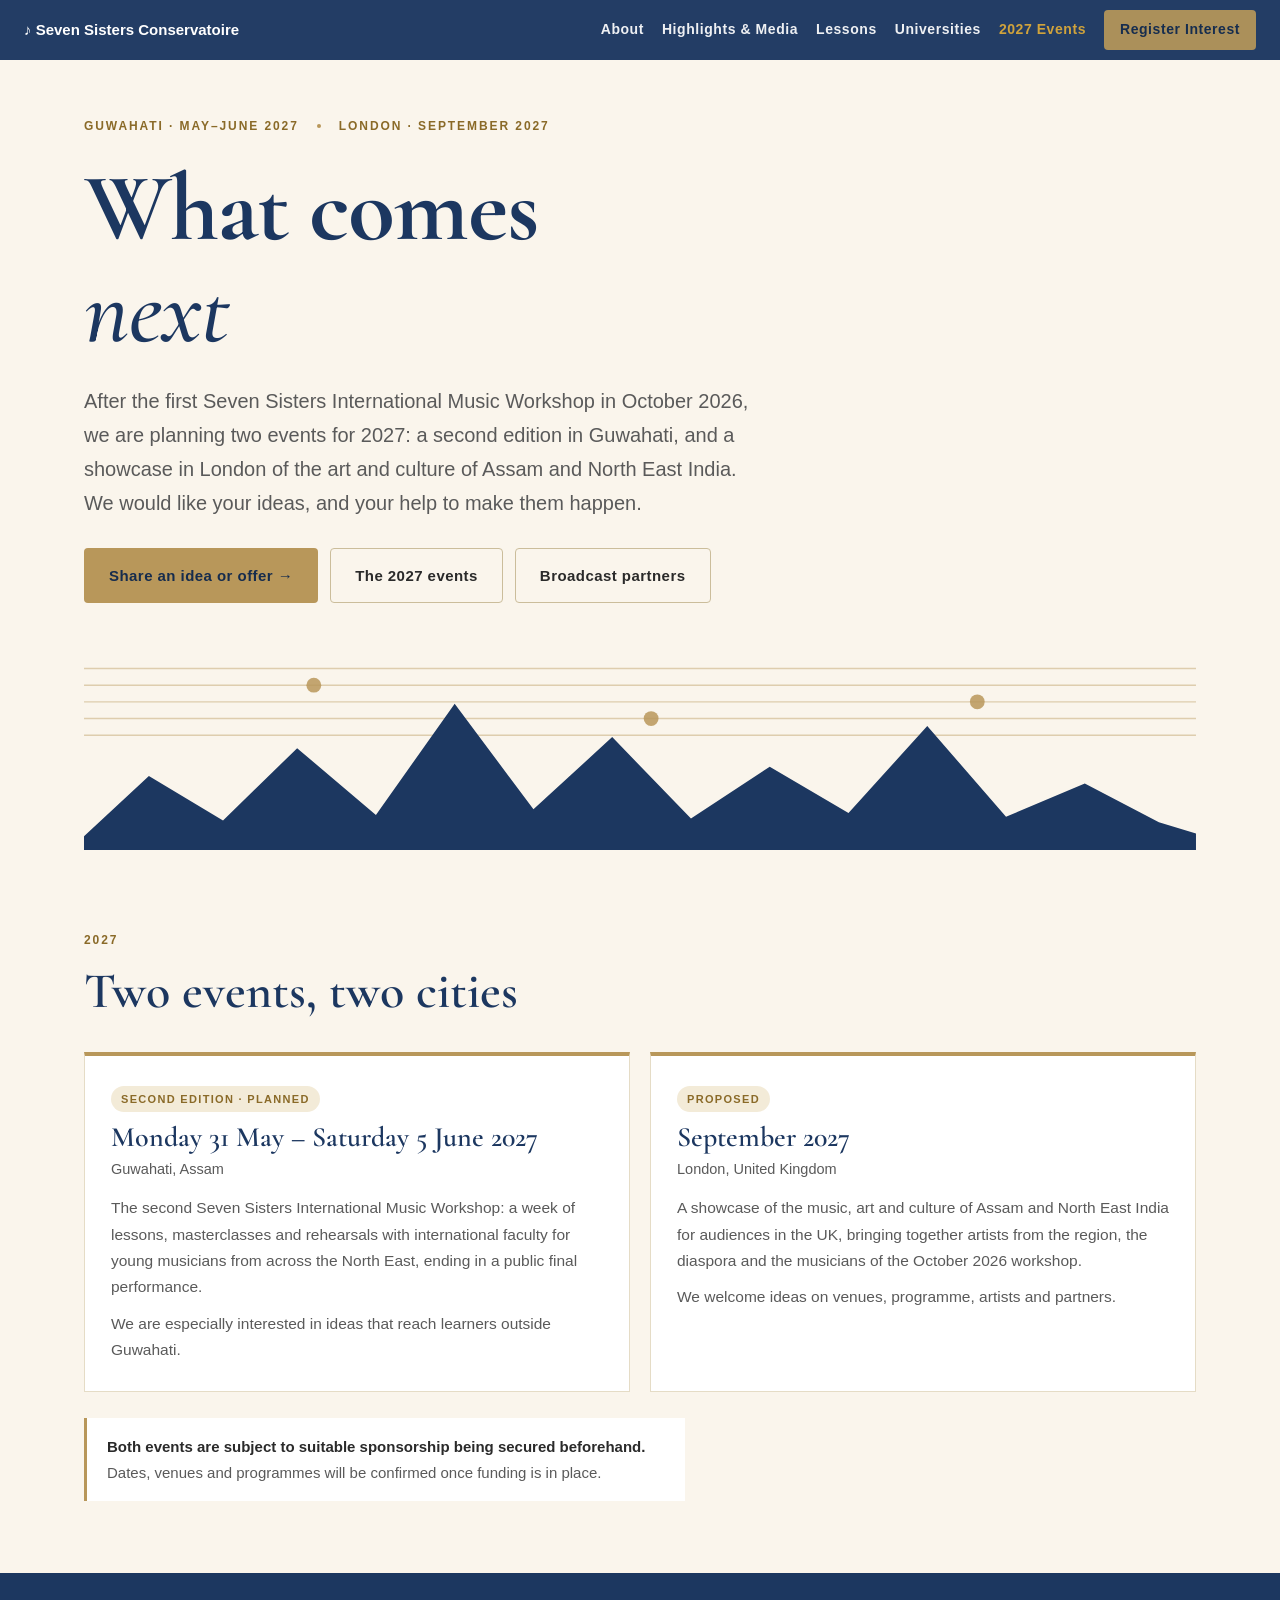
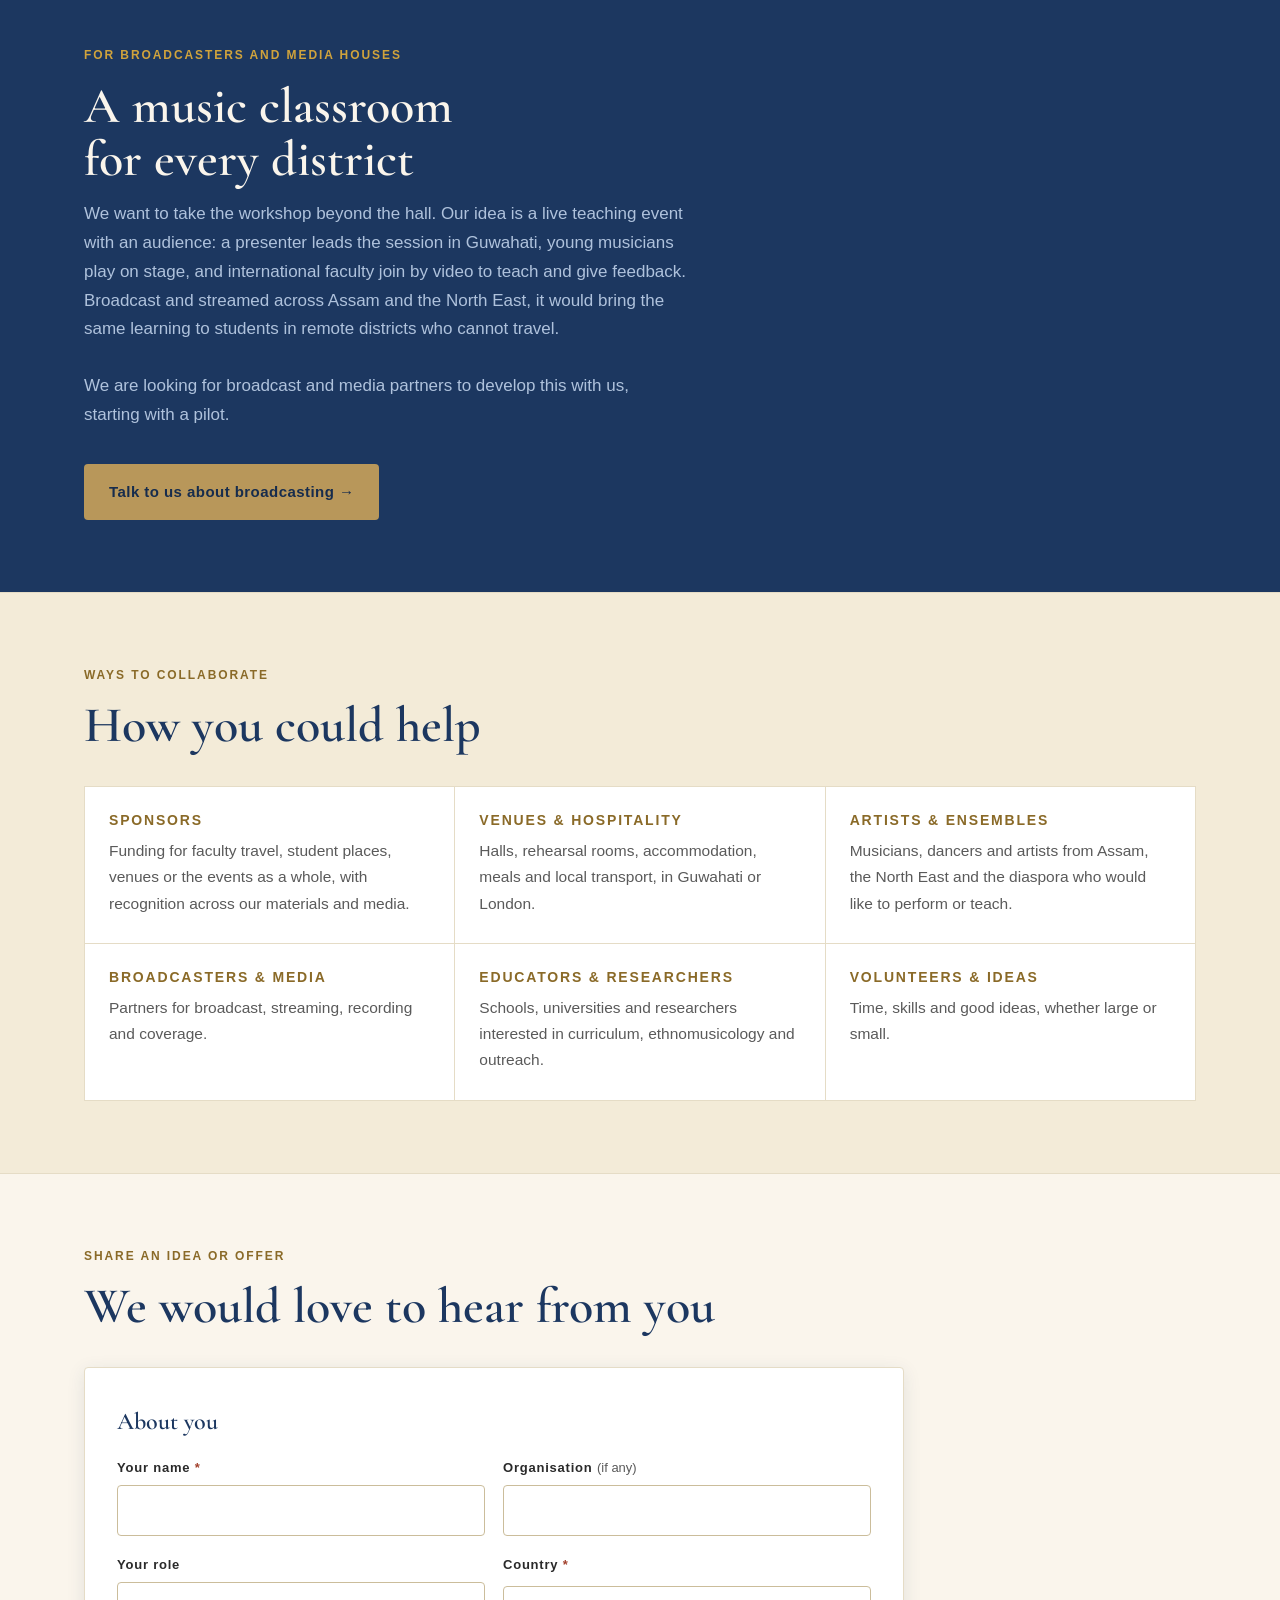
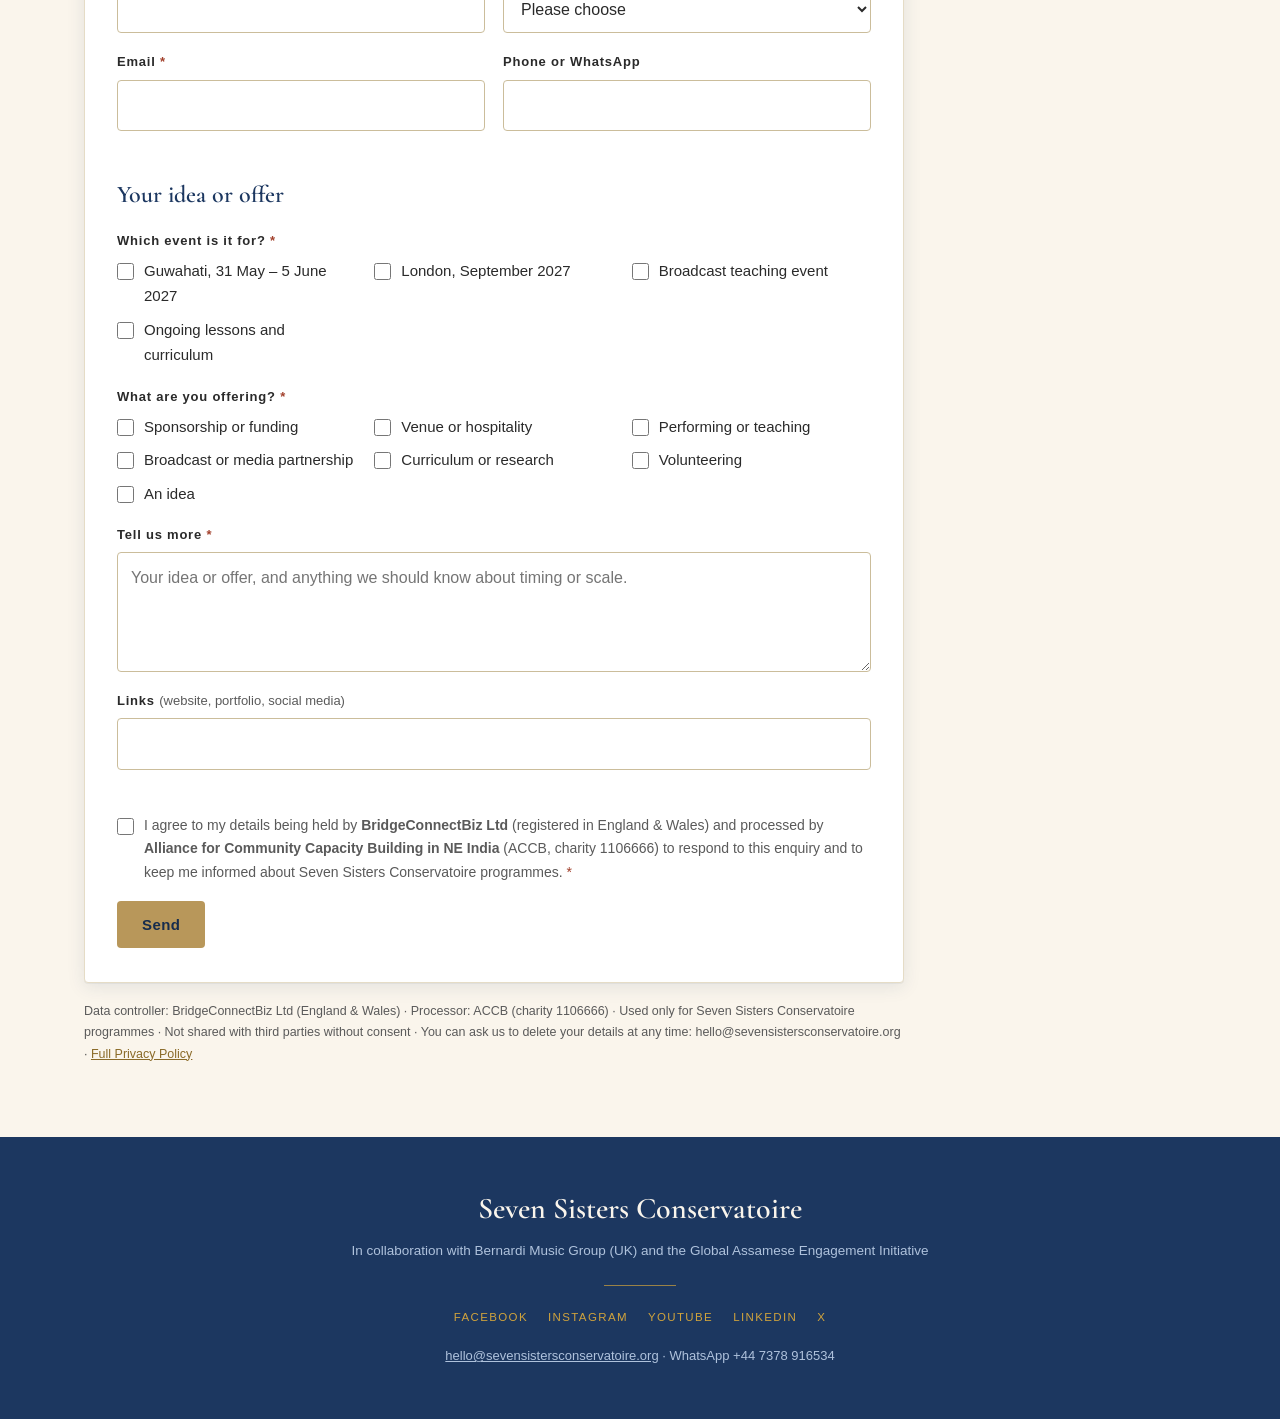
==== get-involved/index.html @ c361c581 "Add lessons, universities and 2027 events pages with enquiry forms - /lessons/: private & group less" ====
<!doctype html>
<html lang="en">
<head>
<meta charset="utf-8">
<meta name="viewport" content="width=device-width,initial-scale=1">
<title>2027 Events &amp; Collaboration · Seven Sisters Conservatoire</title>
<meta name="description" content="Share ideas and offers of collaboration for the second Seven Sisters International Music Workshop (Guwahati, 31 May – 5 June 2027) and a proposed London showcase of the art and culture of Assam and North East India (September 2027).">
<link rel="canonical" href="https://sevensistersconservatoire.org/get-involved/">
<meta property="og:type" content="website">
<meta property="og:site_name" content="Seven Sisters Conservatoire">
<meta property="og:title" content="2027 Events &amp; Collaboration · Seven Sisters Conservatoire">
<meta property="og:description" content="Share ideas and offers of collaboration for the second Seven Sisters International Music Workshop (Guwahati, 31 May – 5 June 2027) and a proposed London showcase of the art and culture of Assam and North East India (September 2027).">
<meta property="og:url" content="https://sevensistersconservatoire.org/get-involved/">
<link rel="preconnect" href="https://fonts.googleapis.com">
<link rel="preconnect" href="https://fonts.gstatic.com" crossorigin>
<link rel="stylesheet" href="https://fonts.googleapis.com/css2?family=Noto+Sans+Assamese:wght@300;400;500;600;700&family=Cormorant+Garamond:ital,wght@0,400;0,600;0,700;1,400;1,500;1,600&display=swap">
<link rel="stylesheet" href="/assets/ssc-pages.css">
</head>
<body>
<nav class="topnav">
  <a class="topnav-brand" href="/">&#9834; Seven Sisters Conservatoire</a>
  <div class="topnav-links">
    <a href="/#about">About</a>
    <a href="/workshop-2026/highlights/">Highlights &amp; Media</a>
    <a href="/lessons/">Lessons</a>
    <a href="/universities/">Universities</a>
    <a href="/get-involved/" aria-current="page">2027 Events</a>
    <a class="topnav-cta" href="#form">Register Interest</a>
  </div>
</nav>

<header class="masthead">
  <div class="wrap">
    <div class="kicker rise"><span class="eyebrow">Guwahati &middot; May–June 2027</span><span class="dot"></span><span class="eyebrow">London &middot; September 2027</span></div>
    <h1 class="rise">What comes<span class="it">next</span></h1>
    <p class="standfirst rise">After the first Seven Sisters International Music Workshop in October 2026, we are planning two events for 2027: a second edition in Guwahati, and a showcase in London of the art and culture of Assam and North East India. We would like your ideas, and your help to make them happen.</p>
    <div class="cta-row"><a class="btn btn--gold" href="#form">Share an idea or offer &rarr;</a><a class="btn btn--ghost" href="#events">The 2027 events</a><a class="btn btn--ghost" href="#broadcast">Broadcast partners</a></div>
    <svg class="ridge" viewBox="0 0 1200 230" role="img" aria-label="Seven peaks with a musical staff running behind them">
  <g stroke="var(--accent)" stroke-width="1.5" opacity="0.42"><line x1="0" y1="34" x2="1200" y2="34"/><line x1="0" y1="52" x2="1200" y2="52"/><line x1="0" y1="70" x2="1200" y2="70"/><line x1="0" y1="88" x2="1200" y2="88"/><line x1="0" y1="106" x2="1200" y2="106"/></g>
  <circle cx="248" cy="52" r="8" fill="var(--accent)" opacity="0.85"/><circle cx="612" cy="88" r="8" fill="var(--accent)" opacity="0.85"/><circle cx="964" cy="70" r="8" fill="var(--accent)" opacity="0.85"/>
  <path d="M0,215 L70,150 L150,198 L230,120 L315,192 L400,72 L485,186 L570,108 L655,196 L740,140 L825,190 L910,96 L995,194 L1080,158 L1160,200 L1200,212 L1200,230 L0,230 Z" fill="var(--deep)"/>
</svg>
  </div>
</header>

<section id="events">
  <div class="wrap">
    <div class="sec-head"><span class="eyebrow">2027</span><h2>Two events, two cities</h2></div>
    <div class="events">
      <div class="event">
        <span class="pill">Second edition &middot; planned</span>
        <div class="when">Monday 31 May – Saturday 5 June 2027</div>
        <div class="where">Guwahati, Assam</div>
        <p>The second Seven Sisters International Music Workshop: a week of lessons, masterclasses and rehearsals with international faculty for young musicians from across the North East, ending in a public final performance.</p>
        <p>We are especially interested in ideas that reach learners outside Guwahati.</p>
      </div>
      <div class="event">
        <span class="pill">Proposed</span>
        <div class="when">September 2027</div>
        <div class="where">London, United Kingdom</div>
        <p>A showcase of the music, art and culture of Assam and North East India for audiences in the UK, bringing together artists from the region, the diaspora and the musicians of the October 2026 workshop.</p>
        <p>We welcome ideas on venues, programme, artists and partners.</p>
      </div>
    </div>
    <div class="caveat"><b>Both events are subject to suitable sponsorship being secured beforehand.</b> Dates, venues and programmes will be confirmed once funding is in place.</div>
  </div>
</section>

<section class="deep" id="broadcast">
  <div class="wrap">
    <div class="sec-head"><span class="eyebrow eyebrow--onDeep">For broadcasters and media houses</span><h2>A music classroom for every district</h2>
      <p class="prose">We want to take the workshop beyond the hall. Our idea is a live teaching event with an audience: a presenter leads the session in Guwahati, young musicians play on stage, and international faculty join by video to teach and give feedback. Broadcast and streamed across Assam and the North East, it would bring the same learning to students in remote districts who cannot travel.</p>
      <p class="prose">We are looking for broadcast and media partners to develop this with us, starting with a pilot.</p></div>
    <a class="btn btn--gold" href="#form" data-offer="Broadcast or media partnership">Talk to us about broadcasting &rarr;</a>
  </div>
</section>

<section class="band">
  <div class="wrap">
    <div class="sec-head"><span class="eyebrow">Ways to collaborate</span><h2>How you could help</h2></div>
    <div class="cells cells--3">
      <div class="cell"><h3>Sponsors</h3><p>Funding for faculty travel, student places, venues or the events as a whole, with recognition across our materials and media.</p></div>
      <div class="cell"><h3>Venues &amp; hospitality</h3><p>Halls, rehearsal rooms, accommodation, meals and local transport, in Guwahati or London.</p></div>
      <div class="cell"><h3>Artists &amp; ensembles</h3><p>Musicians, dancers and artists from Assam, the North East and the diaspora who would like to perform or teach.</p></div>
      <div class="cell"><h3>Broadcasters &amp; media</h3><p>Partners for broadcast, streaming, recording and coverage.</p></div>
      <div class="cell"><h3>Educators &amp; researchers</h3><p>Schools, universities and researchers interested in curriculum, ethnomusicology and outreach.</p></div>
      <div class="cell"><h3>Volunteers &amp; ideas</h3><p>Time, skills and good ideas, whether large or small.</p></div>
    </div>
  </div>
</section>

<section id="form">
  <div class="wrap">
    <div class="sec-head"><span class="eyebrow">Share an idea or offer</span><h2>We would love to hear from you</h2></div>
    <form class="form-card" data-ssc-form="collaboration" data-success="collab-ok" novalidate>
      <div class="hp" aria-hidden="true"><label>Website <input type="text" name="website" tabindex="-1" autocomplete="off"></label></div>
      <fieldset>
        <legend>About you</legend>
        <div class="row2">
          <div class="field"><label class="lbl" for="contact_name">Your name <span class="req">*</span></label><input type="text" id="contact_name" name="contact_name" required autocomplete="name"></div>
          <div class="field"><label class="lbl" for="organisation">Organisation <span class="hint">(if any)</span></label><input type="text" id="organisation" name="organisation" autocomplete="organization"></div>
        </div>
        <div class="row2">
          <div class="field"><label class="lbl" for="role">Your role</label><input type="text" id="role" name="role" autocomplete="organization-title"></div>
          <div class="field"><label class="lbl" for="country">Country <span class="req">*</span></label><select name="country" id="country" required><option value="">Please choose</option><option>India</option><option>United Kingdom</option><option>Other</option></select></div>
        </div>
        <div class="row2">
          <div class="field"><label class="lbl" for="contact_email">Email <span class="req">*</span></label><input type="email" id="contact_email" name="contact_email" required autocomplete="email"></div>
          <div class="field"><label class="lbl" for="contact_phone">Phone or WhatsApp</label><input type="tel" id="contact_phone" name="contact_phone" autocomplete="tel"></div>
        </div>
      </fieldset>
      <fieldset>
        <legend>Your idea or offer</legend>
        <div class="field"><span class="lbl">Which event is it for? <span class="req">*</span></span>
        <div class="choices" data-need-one="Which event is it for?">
        <label class="choice"><input type="checkbox" name="events" value="Guwahati, 31 May – 5 June 2027"><span>Guwahati, 31 May – 5 June 2027</span></label>
        <label class="choice"><input type="checkbox" name="events" value="London, September 2027"><span>London, September 2027</span></label>
        <label class="choice"><input type="checkbox" name="events" value="Broadcast teaching event"><span>Broadcast teaching event</span></label>
        <label class="choice"><input type="checkbox" name="events" value="Ongoing lessons and curriculum"><span>Ongoing lessons and curriculum</span></label>
      </div></div>
        <div class="field"><span class="lbl">What are you offering? <span class="req">*</span></span>
        <div class="choices" data-need-one="What are you offering?">
        <label class="choice"><input type="checkbox" name="offer_types" value="Sponsorship or funding"><span>Sponsorship or funding</span></label>
        <label class="choice"><input type="checkbox" name="offer_types" value="Venue or hospitality"><span>Venue or hospitality</span></label>
        <label class="choice"><input type="checkbox" name="offer_types" value="Performing or teaching"><span>Performing or teaching</span></label>
        <label class="choice"><input type="checkbox" name="offer_types" value="Broadcast or media partnership"><span>Broadcast or media partnership</span></label>
        <label class="choice"><input type="checkbox" name="offer_types" value="Curriculum or research"><span>Curriculum or research</span></label>
        <label class="choice"><input type="checkbox" name="offer_types" value="Volunteering"><span>Volunteering</span></label>
        <label class="choice"><input type="checkbox" name="offer_types" value="An idea"><span>An idea</span></label>
      </div></div>
        <div class="field"><label class="lbl" for="idea">Tell us more <span class="req">*</span></label><textarea id="idea" name="idea" required placeholder="Your idea or offer, and anything we should know about timing or scale."></textarea></div>
        <div class="field"><label class="lbl" for="links">Links <span class="hint">(website, portfolio, social media)</span></label><input type="text" id="links" name="links"></div>
      </fieldset>
      <label class="consent"><input type="checkbox" name="consent" value="Yes" required>
      <span>I agree to my details being held by <strong>BridgeConnectBiz Ltd</strong> (registered in England &amp; Wales) and processed by <strong>Alliance for Community Capacity Building in NE India</strong> (ACCB, charity 1106666) to respond to this enquiry and to keep me informed about Seven Sisters Conservatoire programmes. <span class="req">*</span></span></label>
      <p class="form-error" role="alert" hidden></p>
      <button class="btn btn--gold" type="submit">Send</button>
    </form>
    <div class="form-card success" id="collab-ok" hidden role="status">
      <div class="tick">&#10003;</div><h3>Thank you for your idea</h3><p>We read everything that comes in and will be in touch about next steps.</p></div>
    <p class="privacy">Data controller: BridgeConnectBiz Ltd (England &amp; Wales) &middot; Processor: ACCB (charity 1106666) &middot; Used only for Seven Sisters Conservatoire programmes &middot; Not shared with third parties without consent &middot; You can ask us to delete your details at any time: hello@sevensistersconservatoire.org &middot; <a href="https://bernardimusicgroup.com/privacy-policy/" target="_blank" rel="noopener">Full Privacy Policy</a></p>
  </div>
</section>
<script>
document.querySelectorAll('[data-offer]').forEach(function(a){a.addEventListener('click',function(){
  var b=document.querySelector('input[name="offer_types"][value="'+a.dataset.offer+'"]'); if(b) b.checked=true;
  var e=document.querySelector('input[name="events"][value="Broadcast teaching event"]'); if(e) e.checked=true;
});});
</script>
<footer class="sitefoot">
  <p class="footer-name">Seven Sisters Conservatoire</p>
  <p class="footer-tag">In collaboration with Bernardi Music Group (UK) and the Global Assamese Engagement Initiative</p>
  <div class="footer-rule"></div>
  <div class="social">
    <a href="https://www.facebook.com/sevensisters.conservatoire" target="_blank" rel="noopener">Facebook</a>
    <a href="https://www.instagram.com/sevensisters.conservatoire" target="_blank" rel="noopener">Instagram</a>
    <a href="https://www.youtube.com/@sevensisters.conservatoire" target="_blank" rel="noopener">YouTube</a>
    <a href="https://www.linkedin.com/company/sevensisters-conservatoire" target="_blank" rel="noopener">LinkedIn</a>
    <a href="https://x.com/sevensisterscon" target="_blank" rel="noopener">X</a>
  </div>
  <p class="small"><a href="mailto:hello@sevensistersconservatoire.org" style="color:inherit">hello@sevensistersconservatoire.org</a> &middot; WhatsApp +44 7378 916534</p>
</footer>
<script src="/assets/ssc-forms.js" defer></script>
</body>
</html>
---- assets/ssc-pages.css ----
/* Seven Sisters Conservatoire — shared styles for /lessons, /universities, /get-involved
   Tokens match /workshop-2026/highlights/ */
:root{
  color-scheme:light;
  --ground:#FAF5EC; --surface:#FFFFFF; --surface-2:#F3EBD8;
  --ink:#2A2A2A; --ink-soft:#5A5A5A;
  --rule:#E5DCC6; --rule-strong:#CBBD9B;
  --accent:#B8975A; --accent-text:#8A6A28;
  --deep:#1C3760; --deep-2:#162C4D; --on-deep:#FAF5EC; --on-deep-soft:#AFC2DC; --gold-on-deep:#D0A33C;
  --shadow:0 1px 0 rgba(28,55,96,.05),0 4px 18px rgba(28,55,96,.10);
  --maxw:1160px;
}
*,*::before,*::after{box-sizing:border-box;margin:0;padding:0}
html{-webkit-text-size-adjust:100%;scroll-behavior:smooth;scroll-padding-top:76px}
@media (prefers-reduced-motion:reduce){html{scroll-behavior:auto}*{animation:none!important;transition:none!important}}
body{background:var(--ground);color:var(--ink);font-family:"Noto Sans Assamese","Helvetica Neue",Arial,sans-serif;font-size:17px;line-height:1.7;-webkit-font-smoothing:antialiased}
img{max-width:100%}
[hidden]{display:none!important}
h1,h2,h3{font-family:"Cormorant Garamond",Georgia,"Times New Roman",serif;font-weight:600;line-height:1.06;text-wrap:balance}
a{color:inherit}
.wrap{max-width:var(--maxw);margin:0 auto;padding:0 24px}
@media (max-width:620px){.wrap{padding:0 16px}}
.eyebrow{font-size:12px;font-weight:700;letter-spacing:.16em;text-transform:uppercase;color:var(--accent-text)}
.eyebrow--onDeep{color:var(--gold-on-deep)}
.rule{height:1px;background:var(--rule);border:0}
:where(a,button,input,select,textarea,summary):focus-visible{outline:2.5px solid var(--accent);outline-offset:3px;border-radius:2px}

/* nav */
.topnav{position:sticky;top:0;z-index:50;background:rgba(28,55,96,.97);display:flex;align-items:center;gap:14px;flex-wrap:wrap;padding:10px 24px}
.topnav a{color:#fff;text-decoration:none}
.topnav-brand{font-weight:700;font-size:15px;margin-right:auto;white-space:nowrap}
.topnav-links{display:flex;align-items:center;gap:6px 18px;flex-wrap:wrap}
.topnav-links a{font-size:14px;font-weight:600;letter-spacing:.04em;opacity:.92}
.topnav-links a:hover{opacity:1;color:var(--gold-on-deep)}
.topnav-links a[aria-current="page"]{color:var(--gold-on-deep);opacity:1}
.topnav-cta{background:var(--accent);color:#162C4D!important;font-weight:700;padding:8px 16px;border-radius:4px}
@media (max-width:720px){.topnav{padding:10px 16px}.topnav-links{gap:6px 14px}.topnav-links a{font-size:13px}}

/* masthead */
.masthead{padding:56px 0 8px}
.kicker{display:flex;flex-wrap:wrap;gap:10px 18px;align-items:center;margin-bottom:22px}
.kicker .dot{width:4px;height:4px;border-radius:50%;background:var(--accent)}
h1{font-size:clamp(44px,8vw,96px);letter-spacing:-.01em;font-weight:700;color:var(--deep)}
h1 .it{font-style:italic;font-weight:500;display:block}
.standfirst{font-size:clamp(17px,2vw,20px);color:var(--ink-soft);max-width:60ch;margin-top:22px}
.cta-row{display:flex;flex-wrap:wrap;gap:12px;margin-top:28px}
.btn{display:inline-flex;align-items:center;gap:9px;font-size:15px;font-weight:700;letter-spacing:.03em;text-decoration:none;padding:14px 24px;border-radius:4px;border:1.5px solid transparent;cursor:pointer;font-family:inherit;transition:transform .18s ease,background-color .18s ease}
.btn--gold{background:var(--accent);color:#162C4D}
.btn--ghost{border-color:var(--rule-strong);color:var(--ink);background:transparent}
.btn--ghost:hover{background:var(--surface-2)}
.btn:hover{transform:translateY(-2px)}
.ridge{display:block;width:100%;height:auto;margin-top:34px}

/* sections */
section{padding:72px 0}
@media (max-width:620px){section{padding:56px 0}}
.sec-head{display:grid;gap:14px;margin-bottom:34px;max-width:70ch}
h2{font-size:clamp(32px,5vw,50px);color:var(--deep)}
h3{font-size:22px;color:var(--deep)}
.prose{color:var(--ink-soft);max-width:64ch}
.prose + .prose{margin-top:14px}
.band{background:var(--surface-2);border-top:1px solid var(--rule);border-bottom:1px solid var(--rule)}
.deep{background:var(--deep);color:var(--on-deep)}
.deep h2,.deep h3{color:var(--on-deep)}
.deep .prose{color:var(--on-deep-soft)}

/* grid of cells with hairlines */
.cells{display:grid;grid-template-columns:repeat(auto-fit,minmax(240px,1fr));gap:1px;background:var(--rule);border:1px solid var(--rule)}
.cell{background:var(--surface);padding:26px 24px}
.cell h3{font-family:"Noto Sans Assamese",sans-serif;font-size:14px;font-weight:700;letter-spacing:.13em;text-transform:uppercase;color:var(--accent-text);margin-bottom:10px}
.cell p,.cell li{font-size:15.5px;color:var(--ink-soft)}
.cell ul{padding-left:18px;display:grid;gap:4px}

/* notice / caveat */
.caveat{border-left:3px solid var(--accent);background:var(--surface);padding:16px 20px;font-size:15px;color:var(--ink-soft);max-width:72ch;margin-top:26px}
.caveat b{color:var(--ink)}

/* ladder table */
.table-wrap{overflow-x:auto;border:1px solid var(--rule);background:var(--surface)}
table.ladder{width:100%;border-collapse:collapse;font-size:15px;min-width:640px}
.ladder th,.ladder td{text-align:left;padding:14px 18px;border-bottom:1px solid var(--rule);vertical-align:top}
.ladder thead th{font-size:11.5px;letter-spacing:.14em;text-transform:uppercase;color:var(--ink-soft);background:var(--surface-2)}
.ladder td:first-child{font-family:"Cormorant Garamond",Georgia,serif;font-size:21px;font-weight:600;color:var(--deep);white-space:nowrap}
.ladder tr:last-child td{border-bottom:0}
.ladder small{display:block;color:var(--ink-soft);font-size:13px}

/* tiers */
.tiers{display:grid;grid-template-columns:repeat(auto-fit,minmax(260px,1fr));gap:20px;align-items:stretch}
.tier{background:var(--surface);border:1px solid var(--rule);border-radius:4px;padding:28px 26px;display:flex;flex-direction:column}
.tier--feature{border:2px solid var(--accent);box-shadow:var(--shadow)}
.tier .tag{font-size:11px;font-weight:700;letter-spacing:.14em;text-transform:uppercase;color:var(--accent-text)}
.tier h3{font-size:30px;margin-top:6px}
.price{font-family:"Cormorant Garamond",Georgia,serif;font-size:44px;font-weight:700;color:var(--deep);line-height:1;margin:16px 0 4px}
.price-note{font-size:13.5px;color:var(--ink-soft)}
.tier ul{list-style:none;margin:20px 0 0;display:grid;gap:9px;font-size:15px;color:var(--ink-soft)}
.tier li{padding-left:22px;position:relative}
.tier li::before{content:"";position:absolute;left:2px;top:.62em;width:9px;height:9px;border-radius:50%;background:var(--accent)}
.tier li b{color:var(--ink)}
.tier .btn{margin-top:auto;justify-content:center}
.tier ul{margin-bottom:24px}

/* event cards */
.events{display:grid;grid-template-columns:repeat(auto-fit,minmax(300px,1fr));gap:20px}
.event{background:var(--surface);border:1px solid var(--rule);border-top:4px solid var(--accent);padding:28px 26px}
.event .when{font-family:"Cormorant Garamond",Georgia,serif;font-size:28px;font-weight:600;color:var(--deep);line-height:1.15;margin:8px 0 4px}
.event .where{font-size:14.5px;color:var(--ink-soft);margin-bottom:14px}
.event p{font-size:15.5px;color:var(--ink-soft)}
.event p + p{margin-top:10px}
.pill{display:inline-block;font-size:11px;font-weight:700;letter-spacing:.12em;text-transform:uppercase;padding:4px 10px;border-radius:100px;background:var(--surface-2);color:var(--accent-text)}

/* forms */
.form-card{background:var(--surface);border:1px solid var(--rule);border-radius:4px;padding:34px 32px;max-width:820px;box-shadow:var(--shadow)}
@media (max-width:620px){.form-card{padding:24px 18px}}
fieldset{border:0;margin:0 0 26px}
legend{font-family:"Cormorant Garamond",Georgia,serif;font-size:24px;font-weight:600;color:var(--deep);margin-bottom:14px}
.field{display:grid;gap:6px;margin-bottom:18px}
.row2{display:grid;grid-template-columns:1fr 1fr;gap:0 18px}
@media (max-width:620px){.row2{grid-template-columns:1fr}}
label.lbl,.lbl{font-size:13px;font-weight:700;letter-spacing:.06em;color:var(--ink)}
.req{color:#A2402C}
.hint{font-size:13px;color:var(--ink-soft);font-weight:400;letter-spacing:0}
input[type=text],input[type=email],input[type=tel],input[type=url],select,textarea{font:inherit;font-size:16px;width:100%;padding:11px 13px;border:1px solid var(--rule-strong);border-radius:4px;background:#fff;color:var(--ink)}
textarea{min-height:120px;resize:vertical}
input:focus,select:focus,textarea:focus{border-color:var(--accent);outline:none;box-shadow:0 0 0 3px rgba(184,151,90,.25)}
.choices{display:grid;grid-template-columns:repeat(auto-fit,minmax(220px,1fr));gap:8px 18px}
.choice{display:flex;gap:10px;align-items:flex-start;font-size:15px;color:var(--ink);font-weight:400;letter-spacing:0;cursor:pointer}
.choice input{margin-top:5px;accent-color:var(--deep);width:17px;height:17px;flex:none}
.consent{display:flex;gap:10px;align-items:flex-start;font-size:14px;color:var(--ink-soft);margin:6px 0 16px}
.consent input{margin-top:4px;accent-color:var(--deep);width:17px;height:17px;flex:none}
.guardian{background:var(--surface-2);border:1px solid var(--rule);border-radius:4px;padding:20px 20px 4px;margin-bottom:22px}
.guardian p{font-size:14px;color:var(--ink-soft);margin-bottom:14px}
.hp{position:absolute;left:-9999px;width:1px;height:1px;overflow:hidden}
.form-error{color:#A2402C;font-size:14.5px;margin:0 0 14px}
.success{text-align:center;padding:30px 10px}
.success .tick{width:56px;height:56px;border-radius:50%;background:var(--accent);color:#162C4D;display:grid;place-items:center;font-size:28px;font-weight:700;margin:0 auto 16px}
.success h3{font-size:30px}
.success p{color:var(--ink-soft);margin-top:8px}
.privacy{font-size:12.5px;color:var(--ink-soft);margin-top:18px;max-width:820px}
.privacy a{color:var(--accent-text)}

/* faq */
details{border-bottom:1px solid var(--rule);padding:16px 0}
details summary{cursor:pointer;font-weight:700;color:var(--deep);list-style:none}
details summary::-webkit-details-marker{display:none}
details summary::before{content:"+";display:inline-block;width:22px;color:var(--accent-text)}
details[open] summary::before{content:"–"}
details p{color:var(--ink-soft);margin:10px 0 0 22px;max-width:68ch;font-size:15.5px}

/* footer */
.sitefoot{background:var(--deep);color:var(--on-deep);text-align:center;padding:46px 24px 52px}
.sitefoot .footer-name{font-family:"Cormorant Garamond",Georgia,serif;font-size:30px;font-weight:600}
.sitefoot .footer-tag{font-size:13.5px;color:var(--on-deep-soft);margin-top:6px}
.sitefoot .footer-rule{width:72px;height:1px;background:var(--gold-on-deep);opacity:.7;margin:22px auto}
.sitefoot .social{display:flex;justify-content:center;gap:20px;flex-wrap:wrap;margin:0 0 18px}
.sitefoot .social a{color:var(--gold-on-deep);font-size:11.5px;letter-spacing:.12em;text-transform:uppercase;text-decoration:none}
.sitefoot p.small{font-size:13px;color:var(--on-deep-soft);margin-top:6px}

.rise{animation:rise .7s cubic-bezier(.2,.7,.3,1) both}
@keyframes rise{from{opacity:0;transform:translateY(14px)}to{opacity:1;transform:none}}
.cells--3{grid-template-columns:repeat(auto-fit,minmax(300px,1fr))}
@media (max-width:620px){.cells--3{grid-template-columns:1fr}}
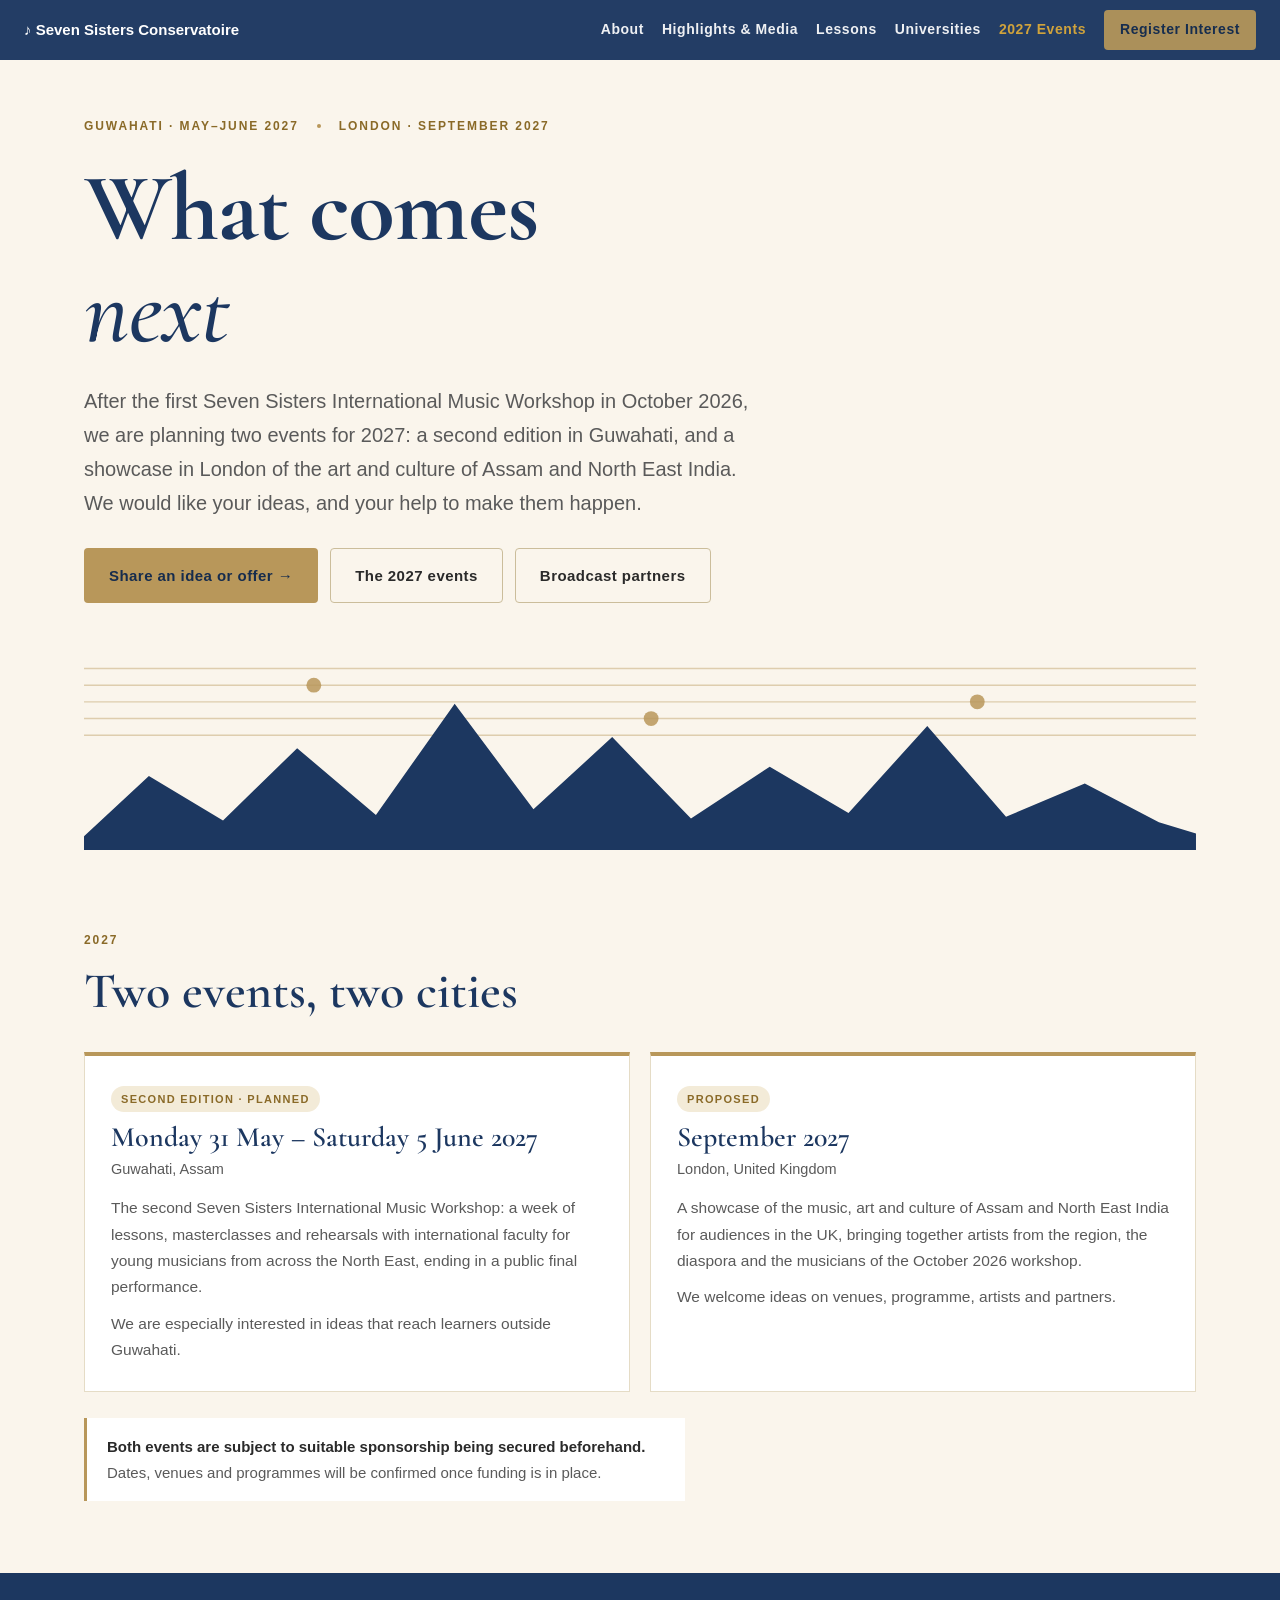
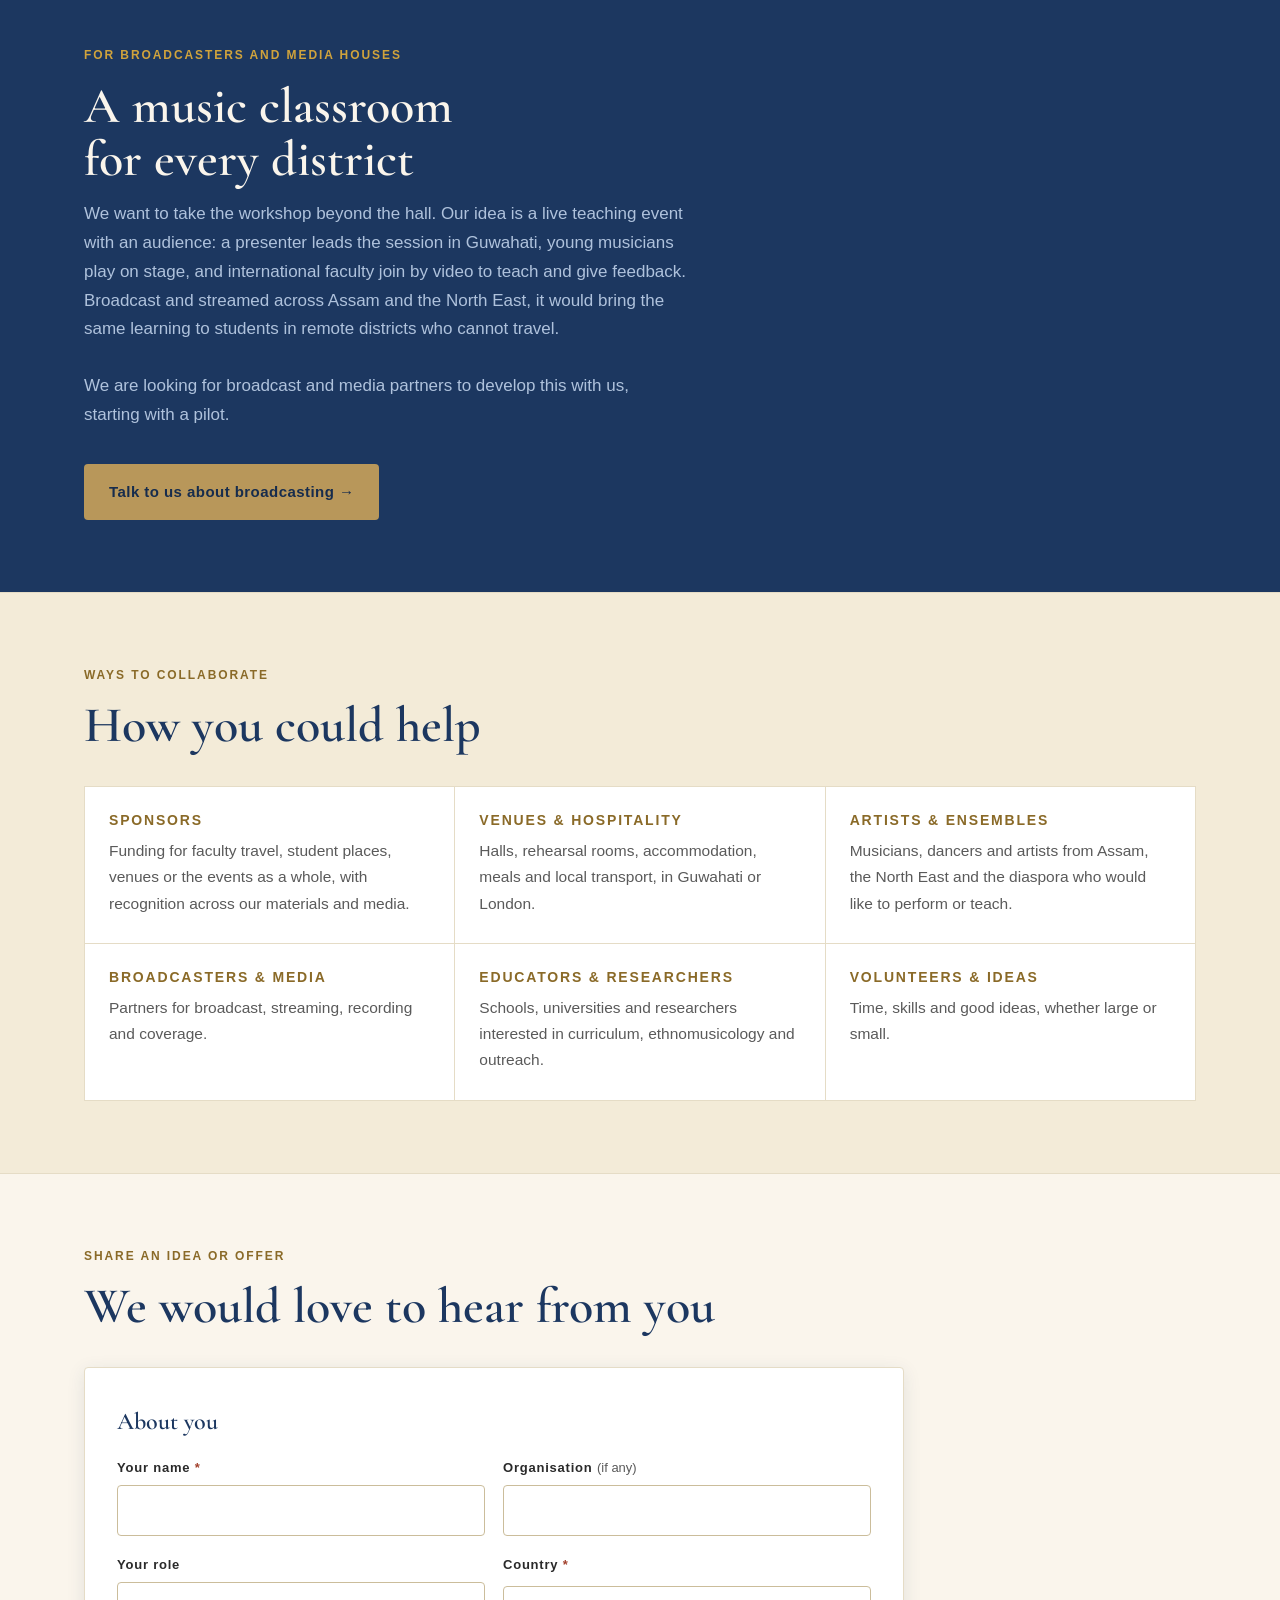
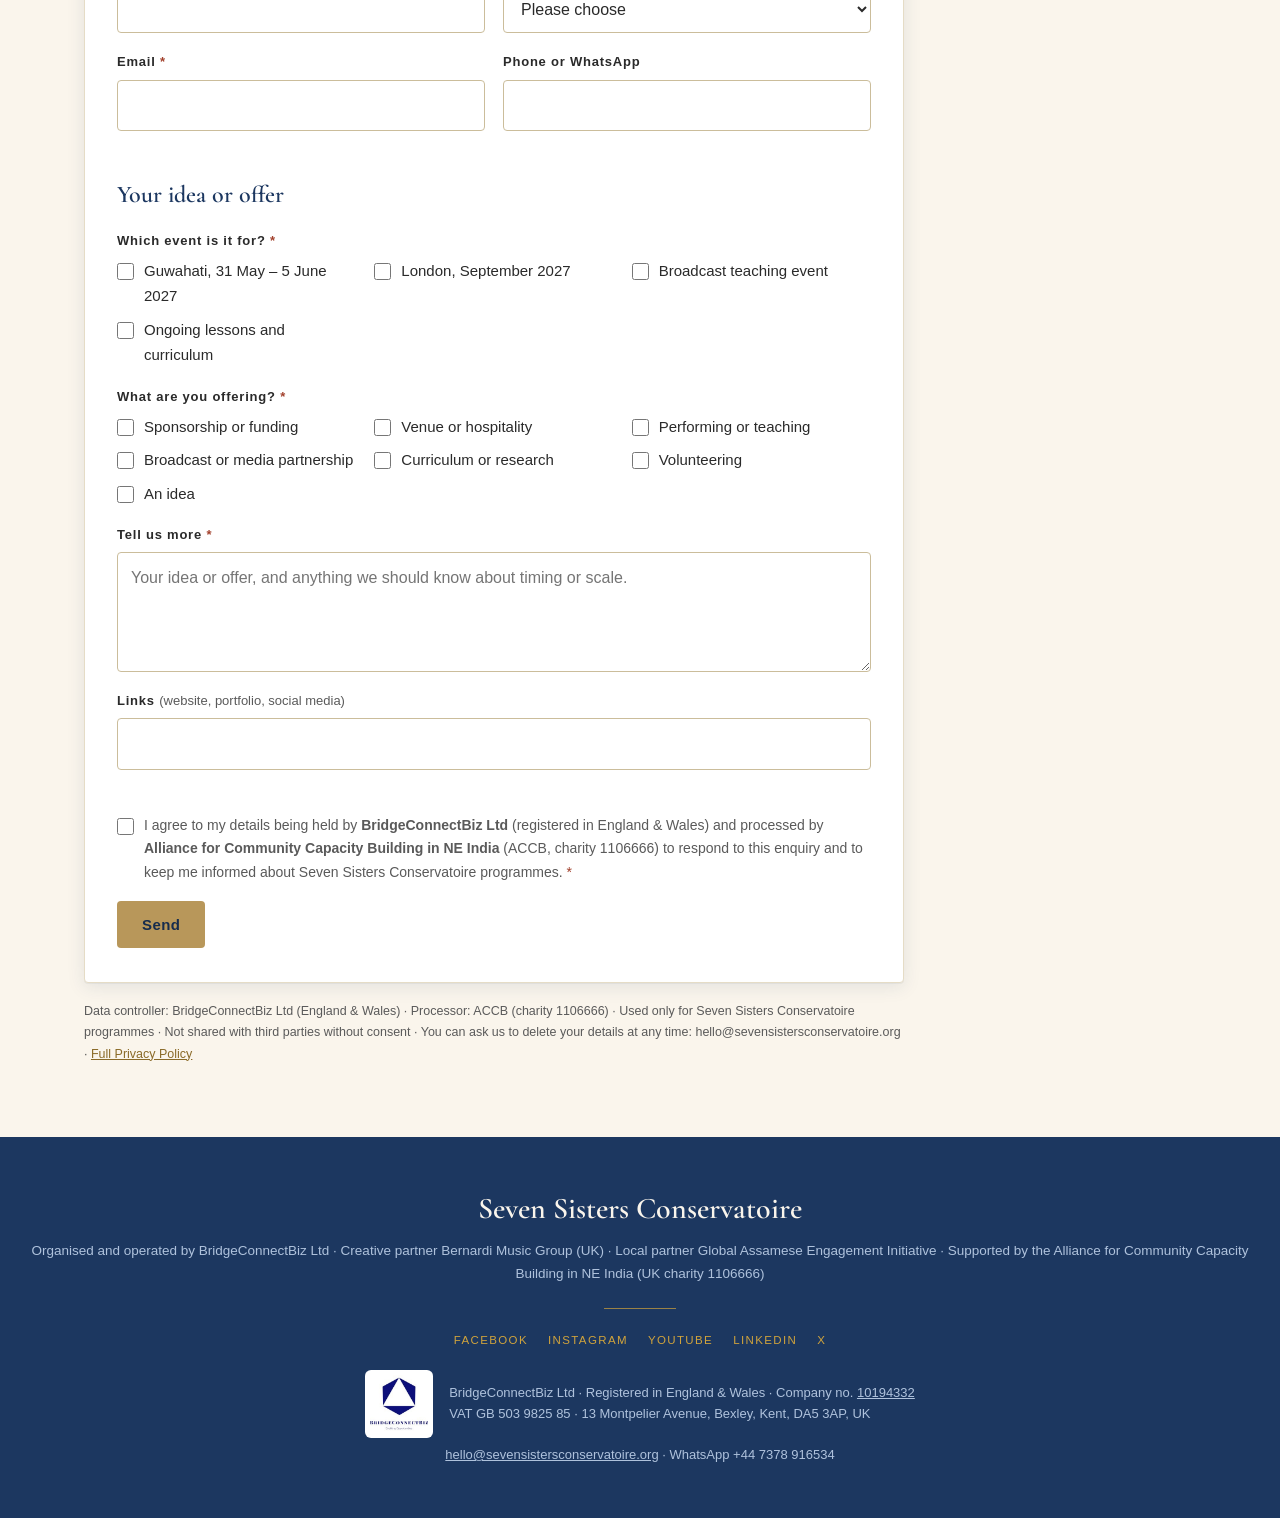
==== commit 484072af: "Add "Who we are" section: BridgeConnectBiz Ltd as operating agency, with partners - New #who-we-are " ====
--- a/get-involved/index.html
+++ b/get-involved/index.html
@@ -149,7 +149,7 @@
 </script>
 <footer class="sitefoot">
   <p class="footer-name">Seven Sisters Conservatoire</p>
-  <p class="footer-tag">In collaboration with Bernardi Music Group (UK) and the Global Assamese Engagement Initiative</p>
+  <p class="footer-tag">Organised and operated by BridgeConnectBiz Ltd &middot; Creative partner Bernardi Music Group (UK) &middot; Local partner Global Assamese Engagement Initiative &middot; Supported by the Alliance for Community Capacity Building in NE India (UK charity 1106666)</p>
   <div class="footer-rule"></div>
   <div class="social">
     <a href="https://www.facebook.com/sevensisters.conservatoire" target="_blank" rel="noopener">Facebook</a>
@@ -158,6 +158,10 @@
     <a href="https://www.linkedin.com/company/sevensisters-conservatoire" target="_blank" rel="noopener">LinkedIn</a>
     <a href="https://x.com/sevensisterscon" target="_blank" rel="noopener">X</a>
   </div>
+  <div class="footer-org" style="margin:20px auto 4px;max-width:720px;display:flex;gap:16px;align-items:center;justify-content:center;flex-wrap:wrap;">
+    <img src="/assets/bridgeconnectbiz-logo.jpg" alt="BridgeConnectBiz Ltd" width="68" height="68" style="width:68px;height:68px;background:#fff;border-radius:6px;object-fit:contain;padding:5px;box-sizing:border-box;" loading="lazy"/>
+    <p class="small" style="text-align:left;margin:0;line-height:1.6;">BridgeConnectBiz Ltd &middot; Registered in England &amp; Wales &middot; Company no. <a href="https://find-and-update.company-information.service.gov.uk/company/10194332" target="_blank" rel="noopener" style="color:inherit;text-decoration:underline;">10194332</a><br/>VAT GB 503 9825 85 &middot; 13 Montpelier Avenue, Bexley, Kent, DA5 3AP, UK</p>
+  </div>
   <p class="small"><a href="mailto:hello@sevensistersconservatoire.org" style="color:inherit">hello@sevensistersconservatoire.org</a> &middot; WhatsApp +44 7378 916534</p>
 </footer>
 <script src="/assets/ssc-forms.js" defer></script>
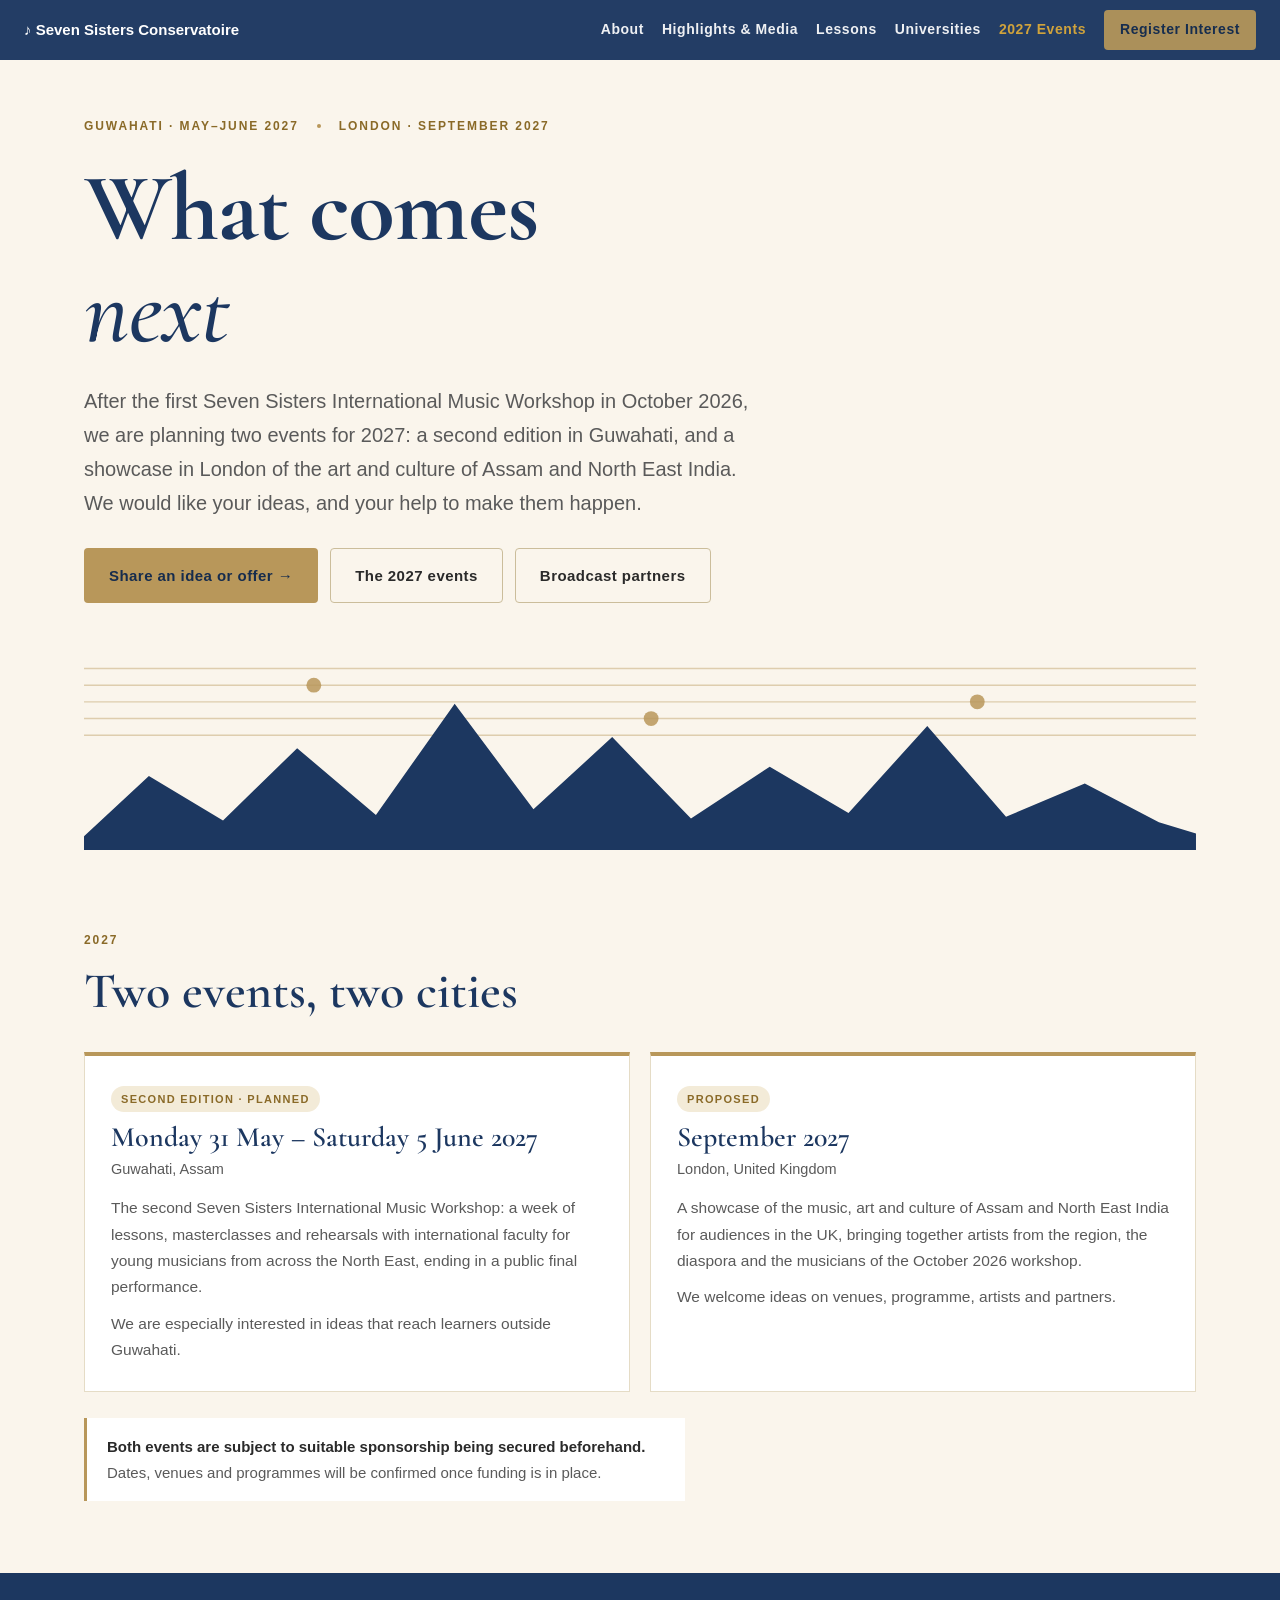
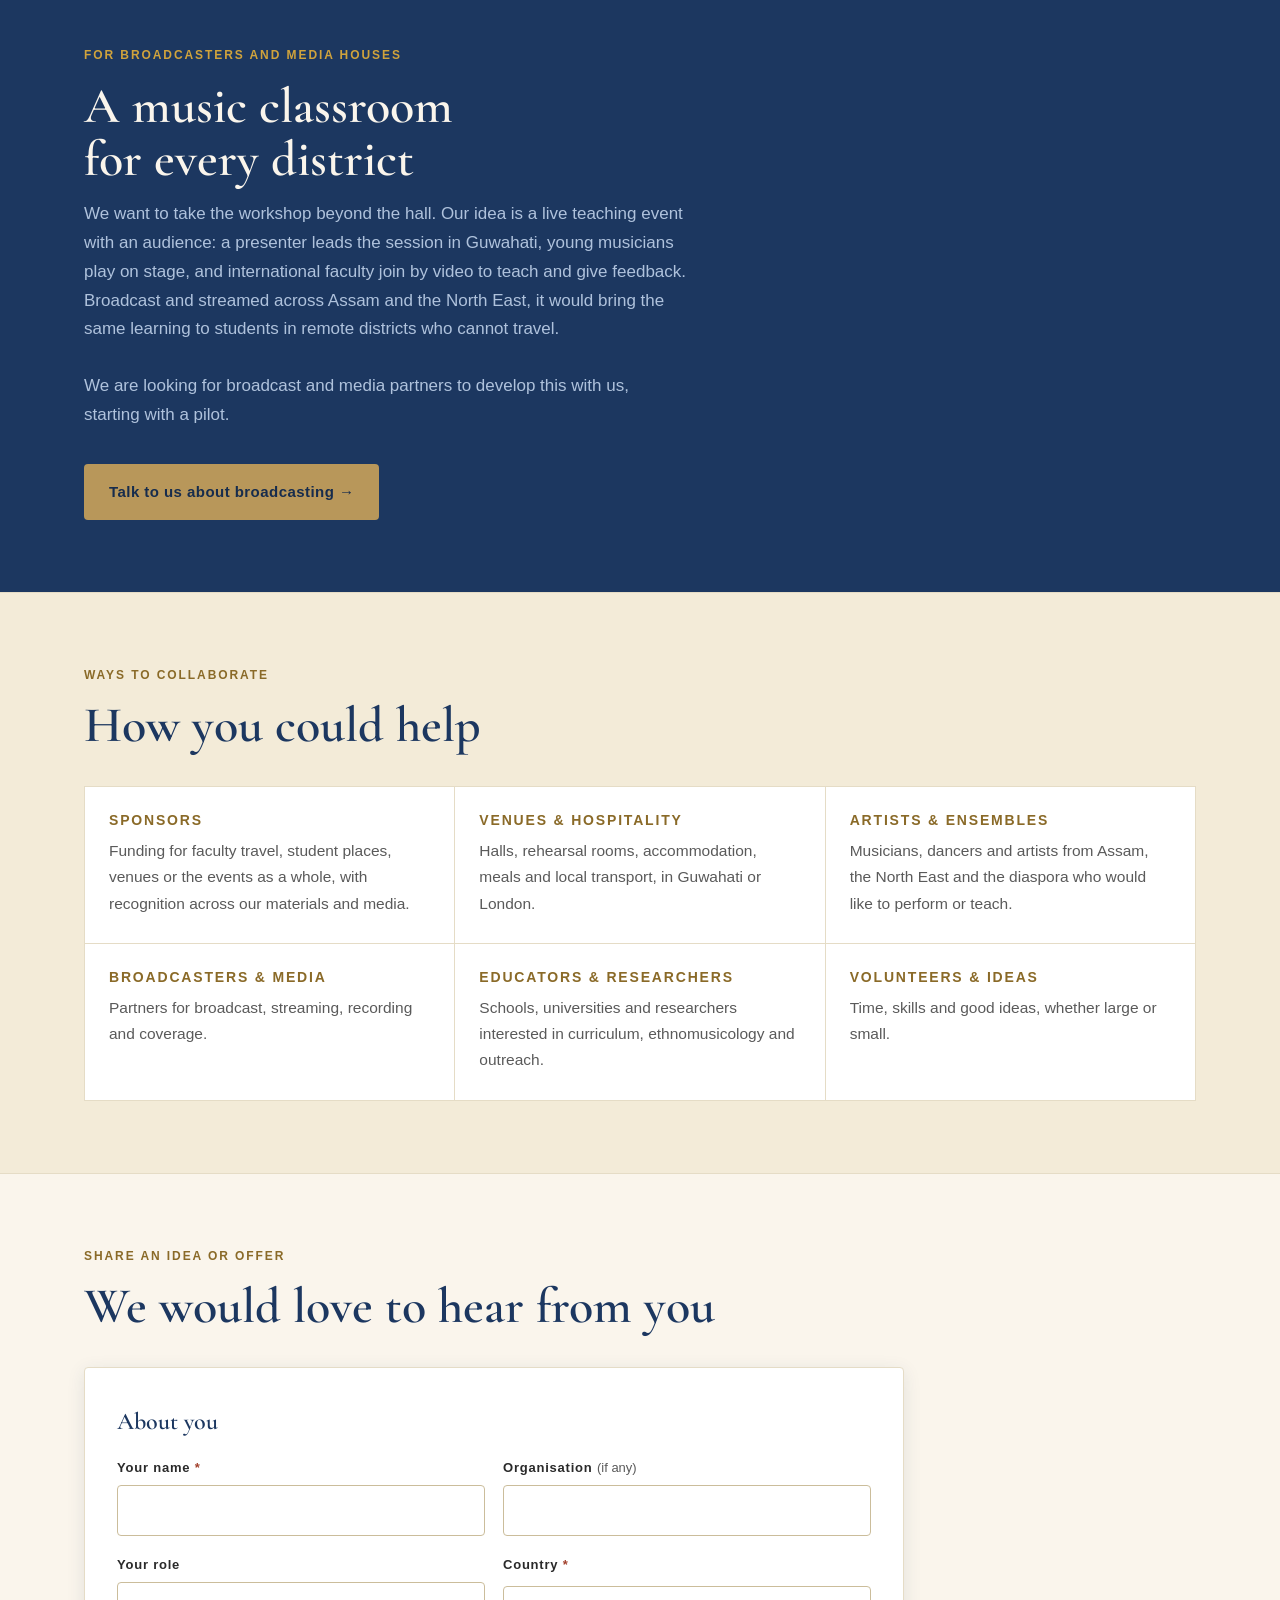
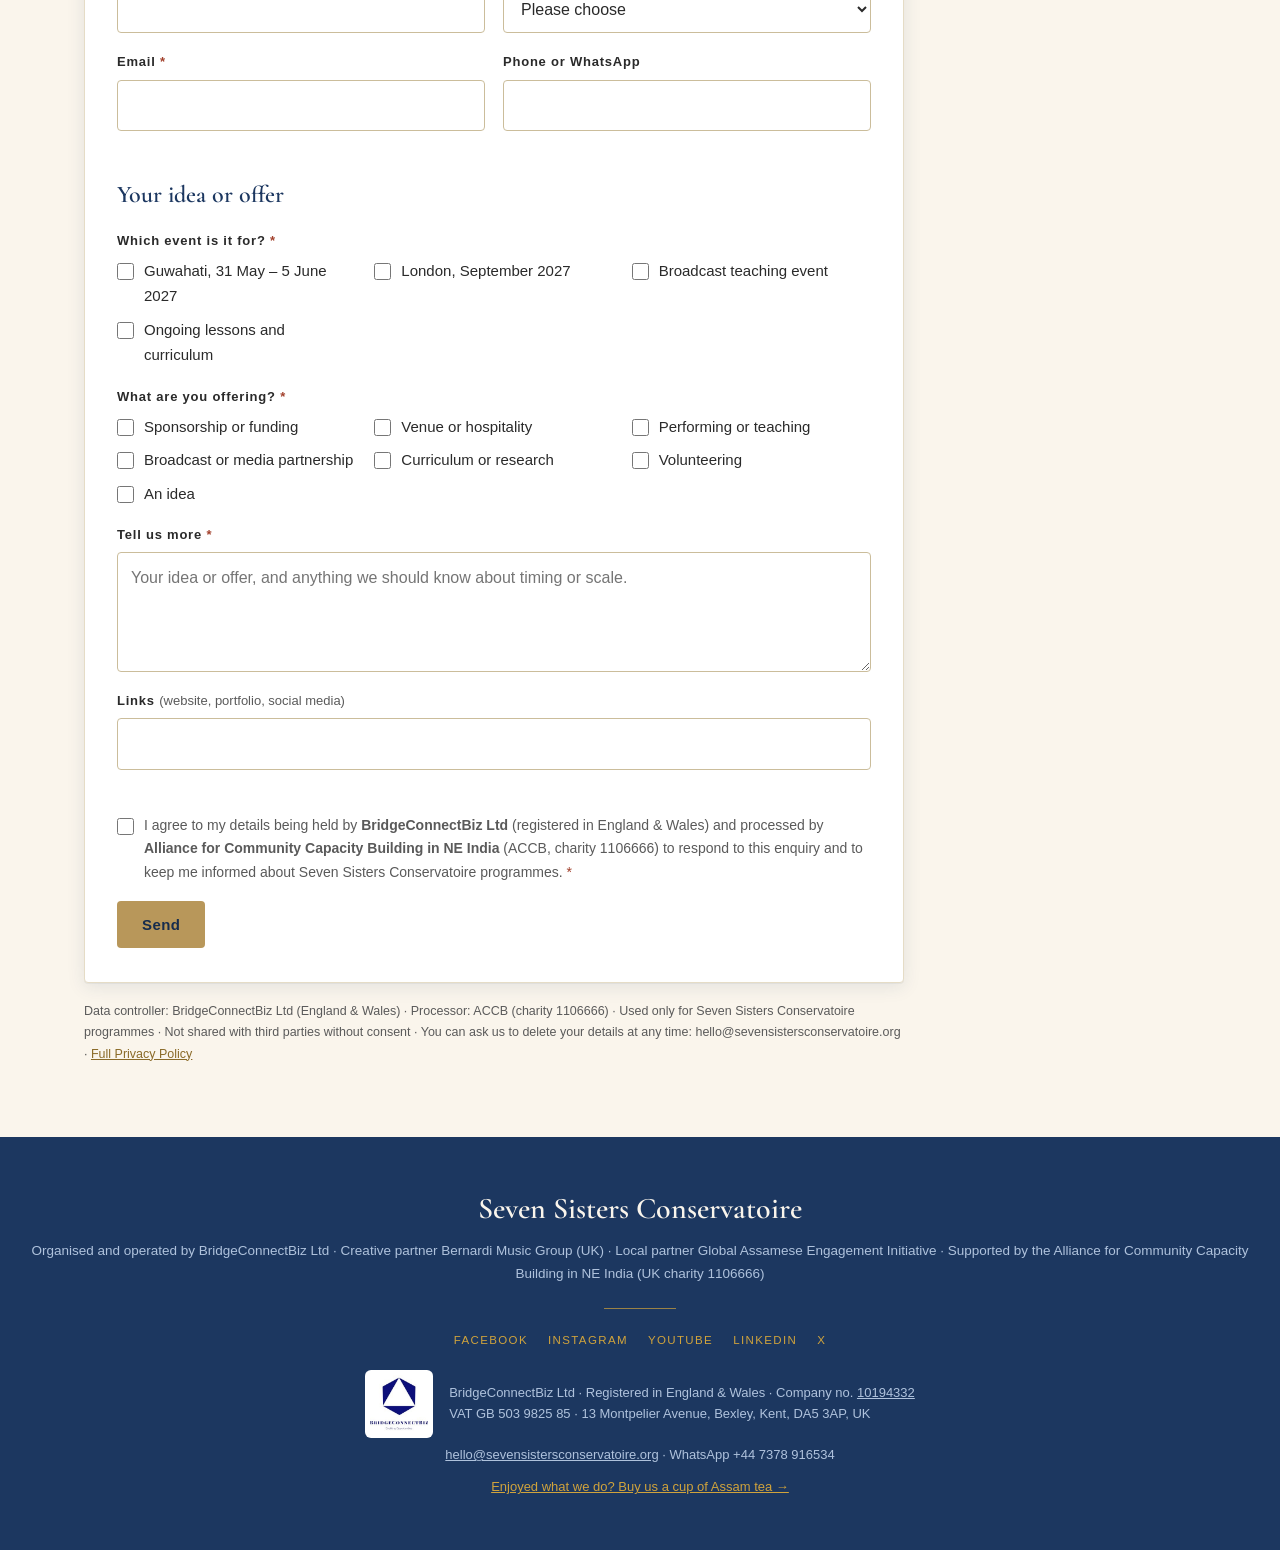
==== commit 8e275de0: "Add /pay "Buy us a cup of Assam tea" page with PayPal hosted button - New /pay/ page (noindex during" ====
--- a/get-involved/index.html
+++ b/get-involved/index.html
@@ -163,6 +163,7 @@
     <p class="small" style="text-align:left;margin:0;line-height:1.6;">BridgeConnectBiz Ltd &middot; Registered in England &amp; Wales &middot; Company no. <a href="https://find-and-update.company-information.service.gov.uk/company/10194332" target="_blank" rel="noopener" style="color:inherit;text-decoration:underline;">10194332</a><br/>VAT GB 503 9825 85 &middot; 13 Montpelier Avenue, Bexley, Kent, DA5 3AP, UK</p>
   </div>
   <p class="small"><a href="mailto:hello@sevensistersconservatoire.org" style="color:inherit">hello@sevensistersconservatoire.org</a> &middot; WhatsApp +44 7378 916534</p>
+  <p class="small" style="margin-top:10px;"><a href="/pay/" style="color:var(--gold-on-deep);">Enjoyed what we do? Buy us a cup of Assam tea &rarr;</a></p>
 </footer>
 <script src="/assets/ssc-forms.js" defer></script>
 </body>
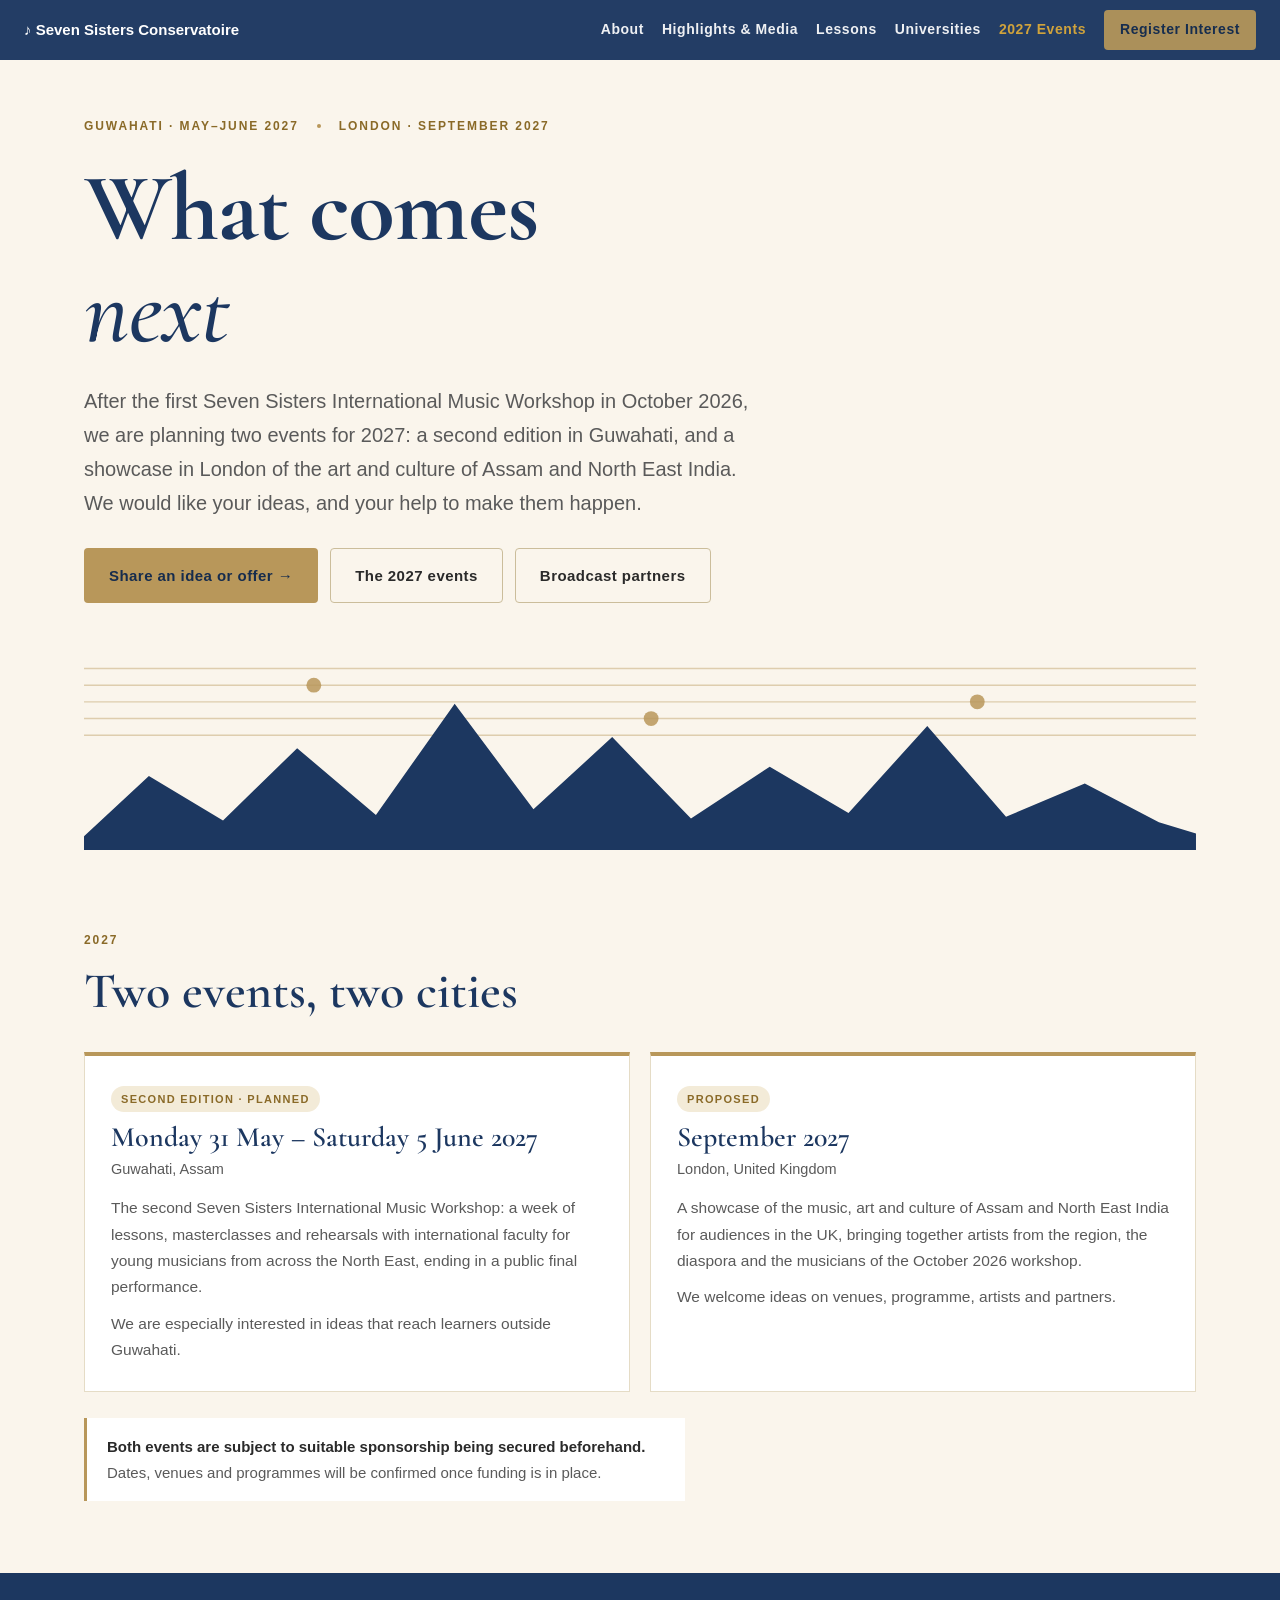
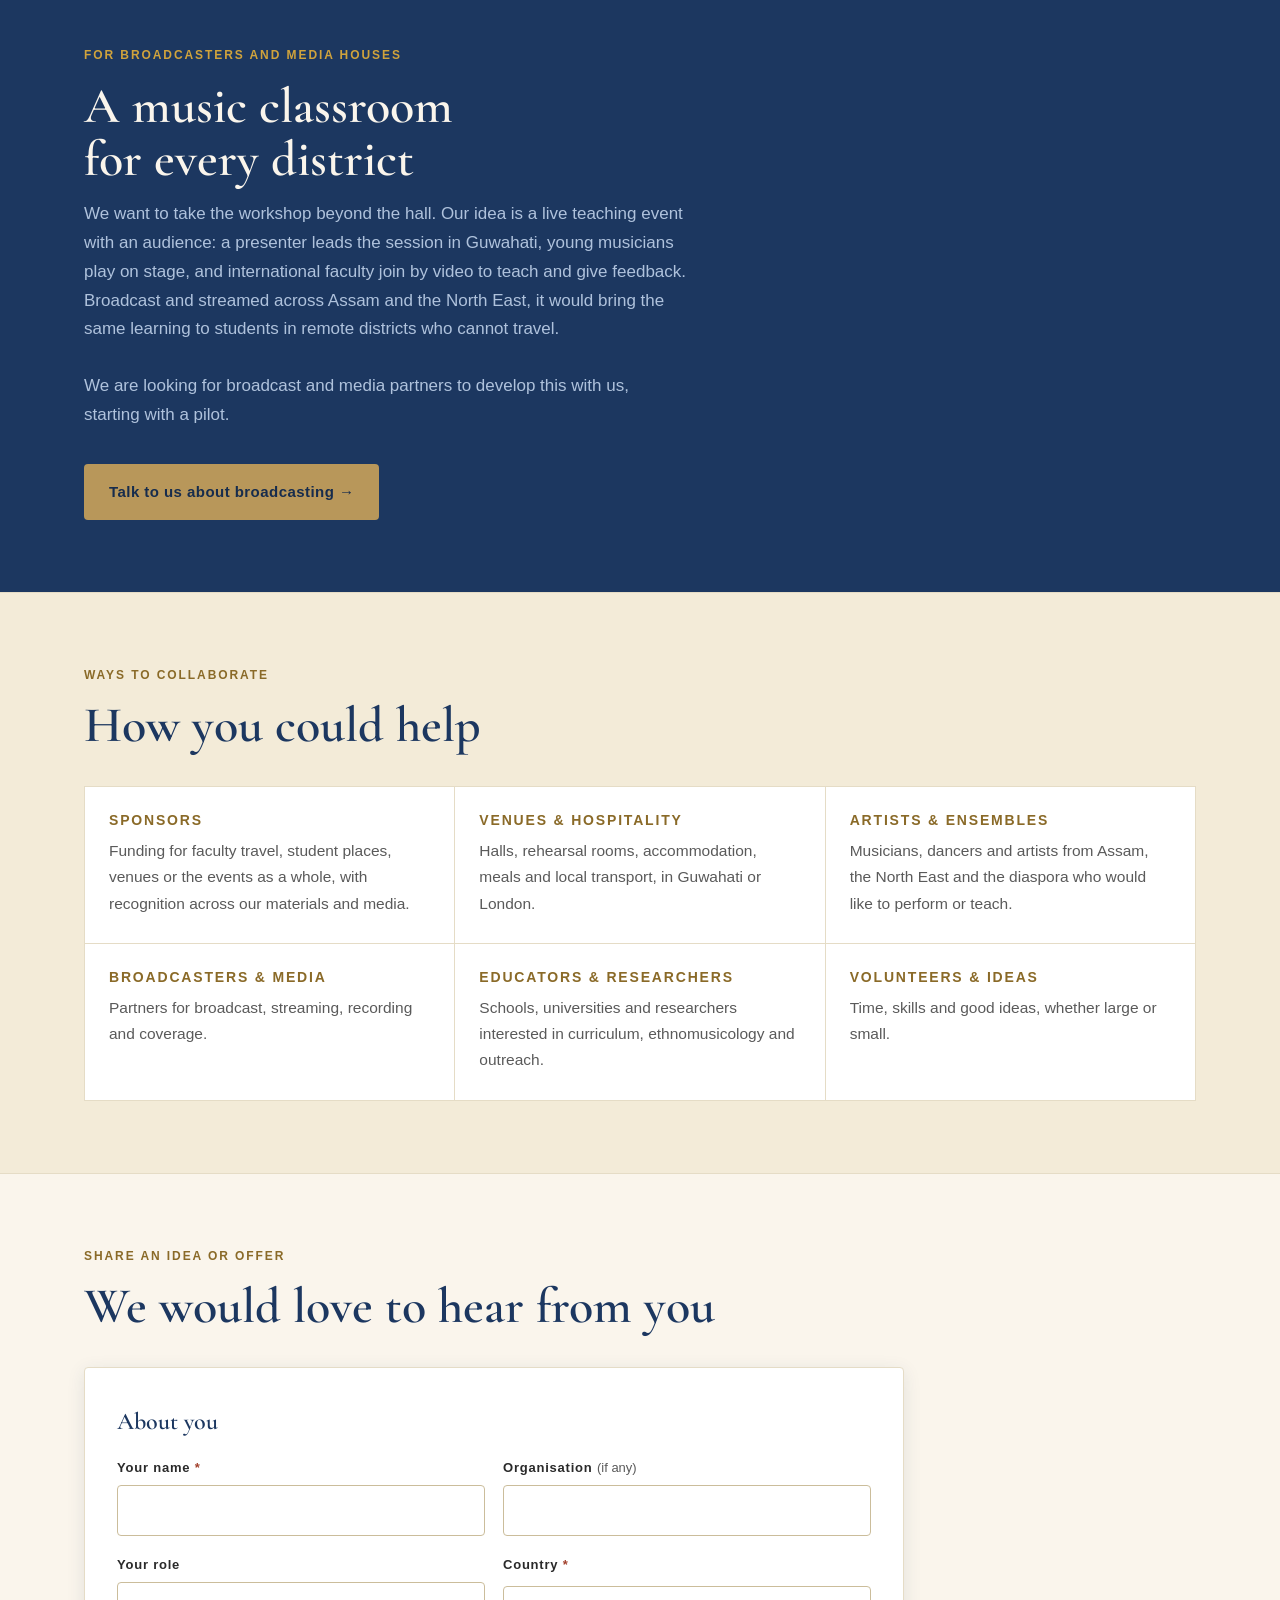
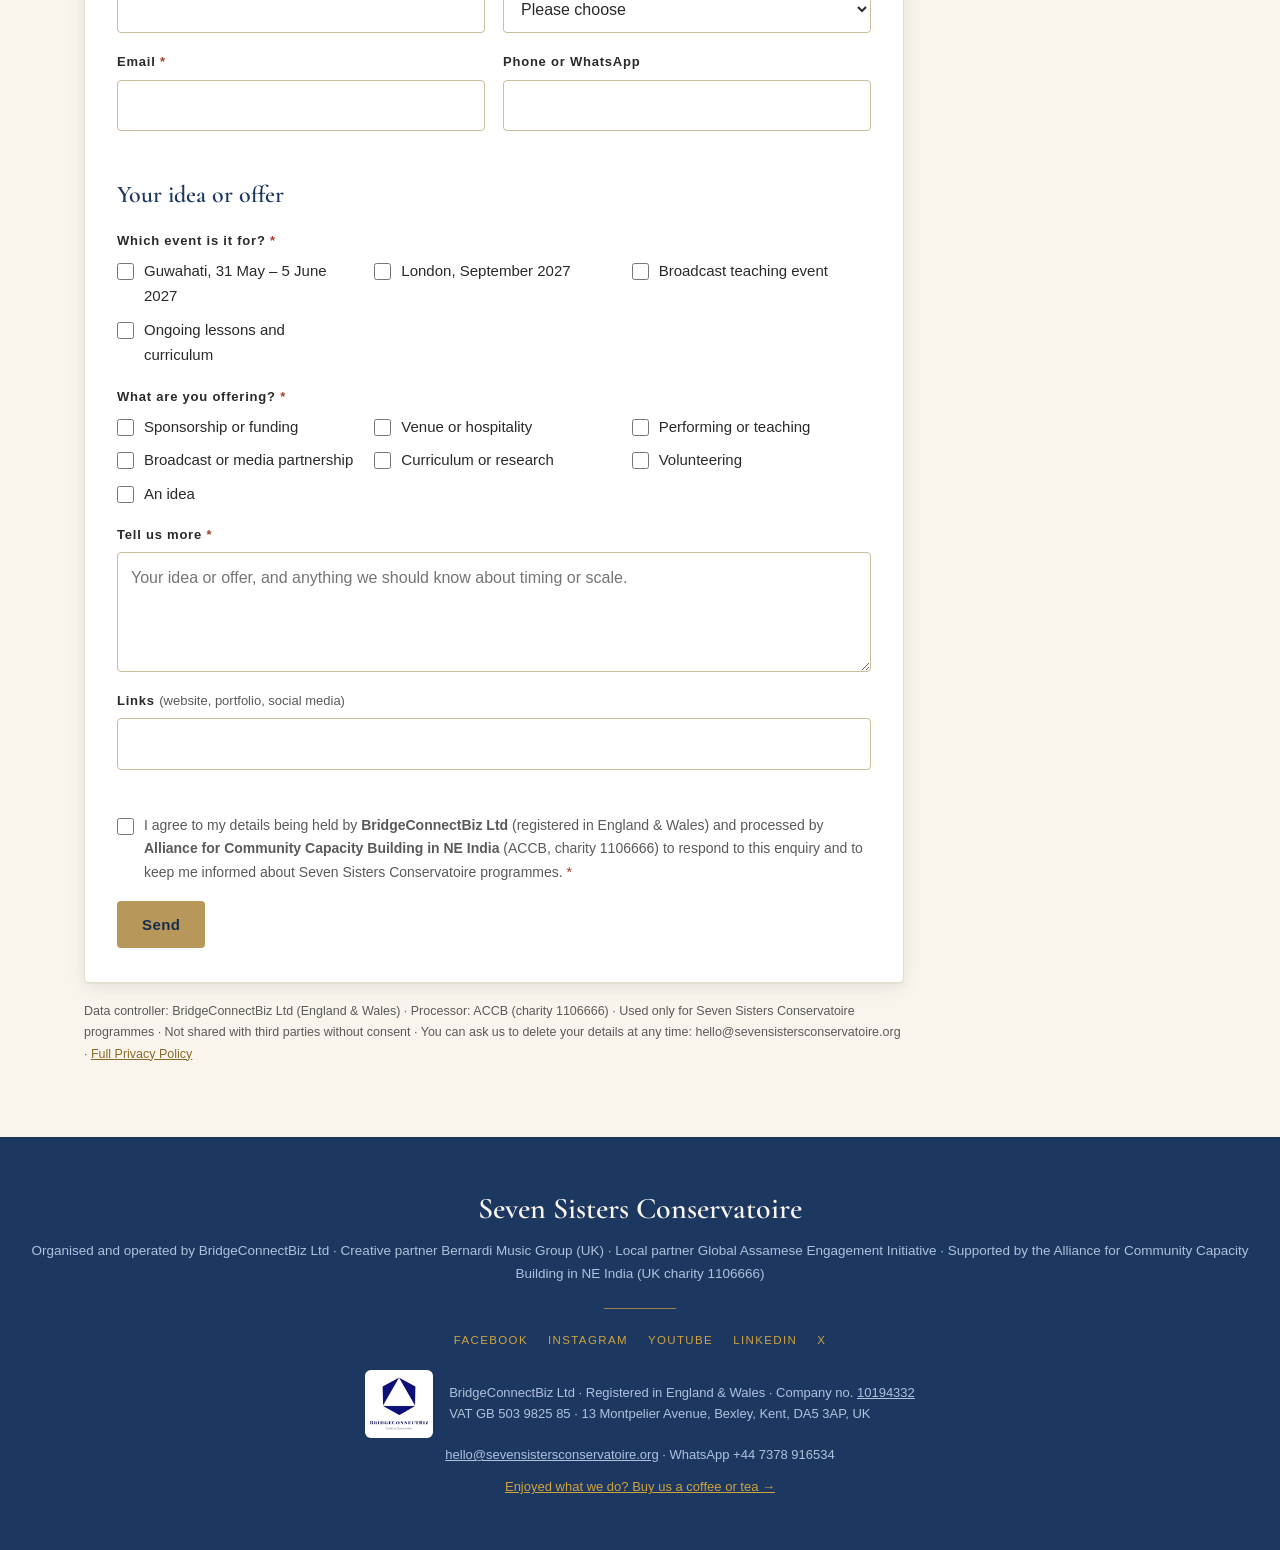
==== commit 0789d359: "Pay page: "Buy us a coffee or tea" wording; add /coffee short link Co-Authored-By: Claude Opus 5.5 <" ====
--- a/get-involved/index.html
+++ b/get-involved/index.html
@@ -163,7 +163,7 @@
     <p class="small" style="text-align:left;margin:0;line-height:1.6;">BridgeConnectBiz Ltd &middot; Registered in England &amp; Wales &middot; Company no. <a href="https://find-and-update.company-information.service.gov.uk/company/10194332" target="_blank" rel="noopener" style="color:inherit;text-decoration:underline;">10194332</a><br/>VAT GB 503 9825 85 &middot; 13 Montpelier Avenue, Bexley, Kent, DA5 3AP, UK</p>
   </div>
   <p class="small"><a href="mailto:hello@sevensistersconservatoire.org" style="color:inherit">hello@sevensistersconservatoire.org</a> &middot; WhatsApp +44 7378 916534</p>
-  <p class="small" style="margin-top:10px;"><a href="/pay/" style="color:var(--gold-on-deep);">Enjoyed what we do? Buy us a cup of Assam tea &rarr;</a></p>
+  <p class="small" style="margin-top:10px;"><a href="/pay/" style="color:var(--gold-on-deep);">Enjoyed what we do? Buy us a coffee or tea &rarr;</a></p>
 </footer>
 <script src="/assets/ssc-forms.js" defer></script>
 </body>
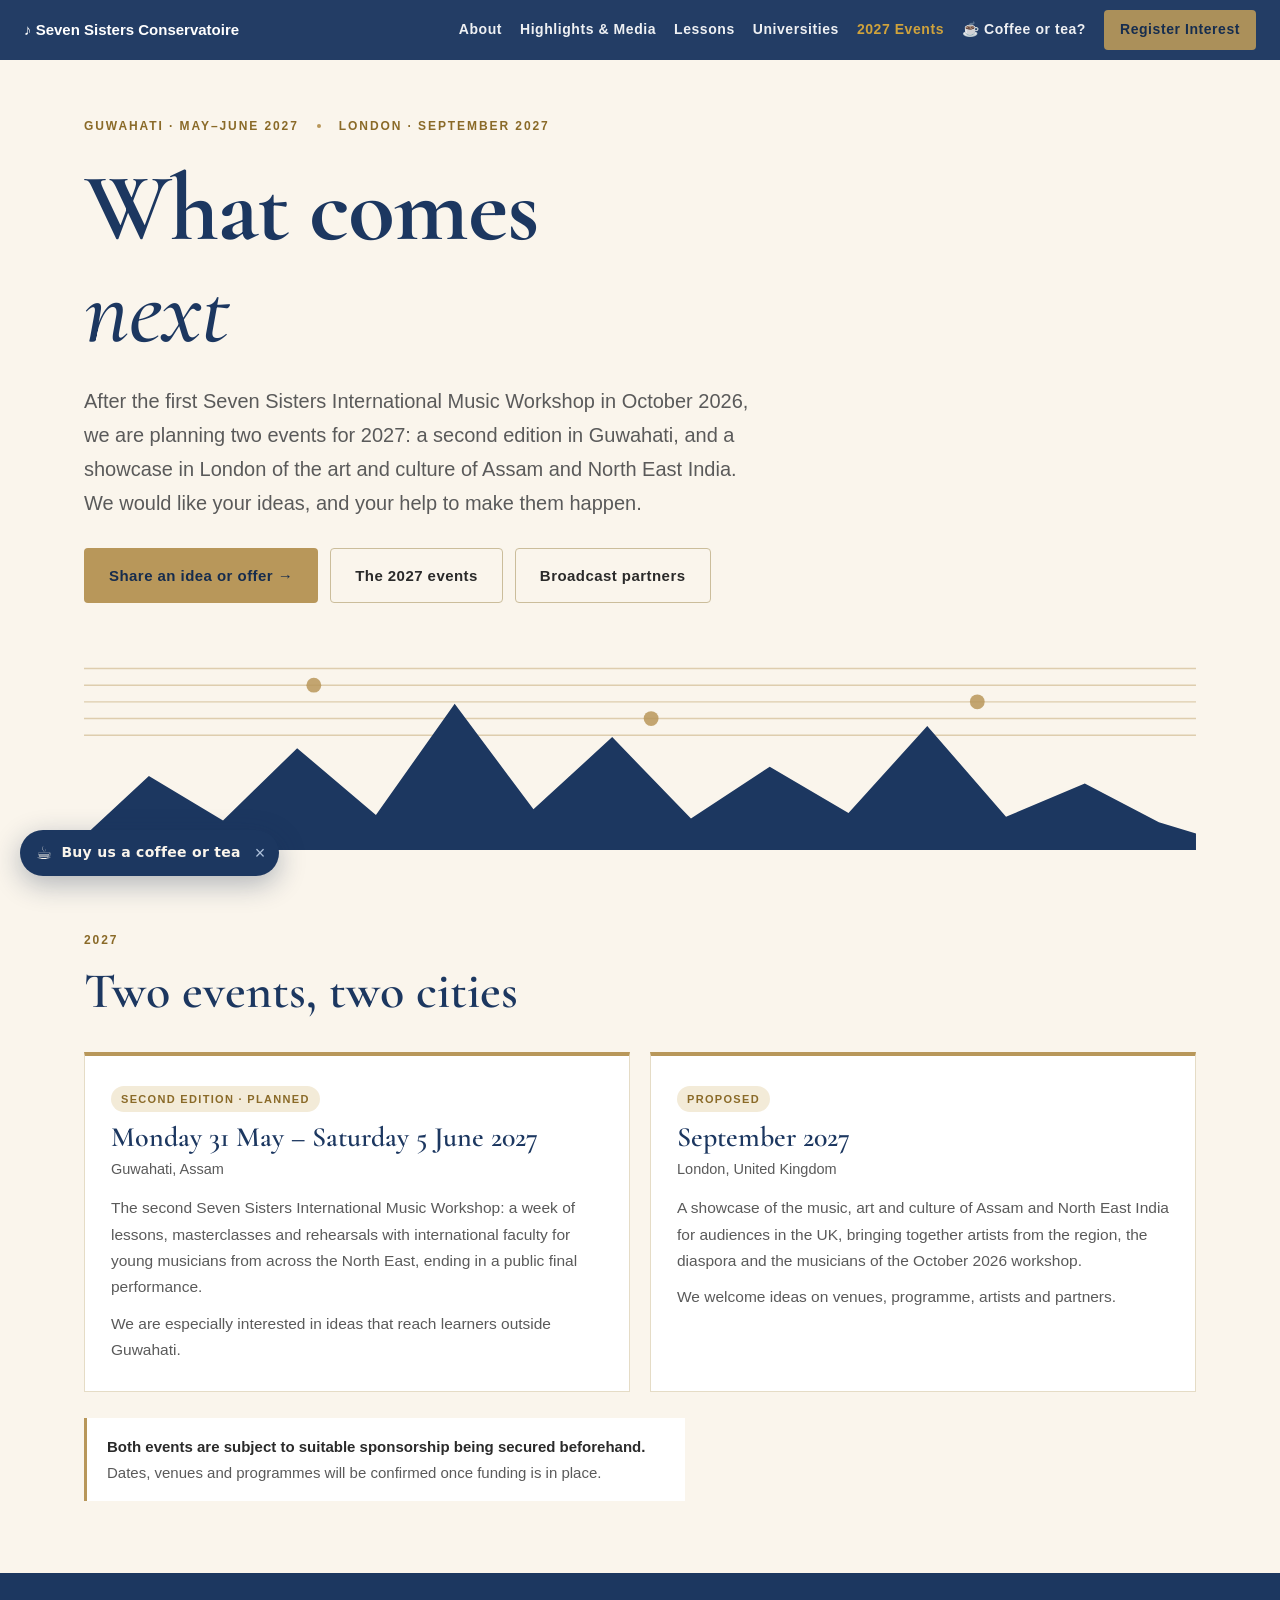
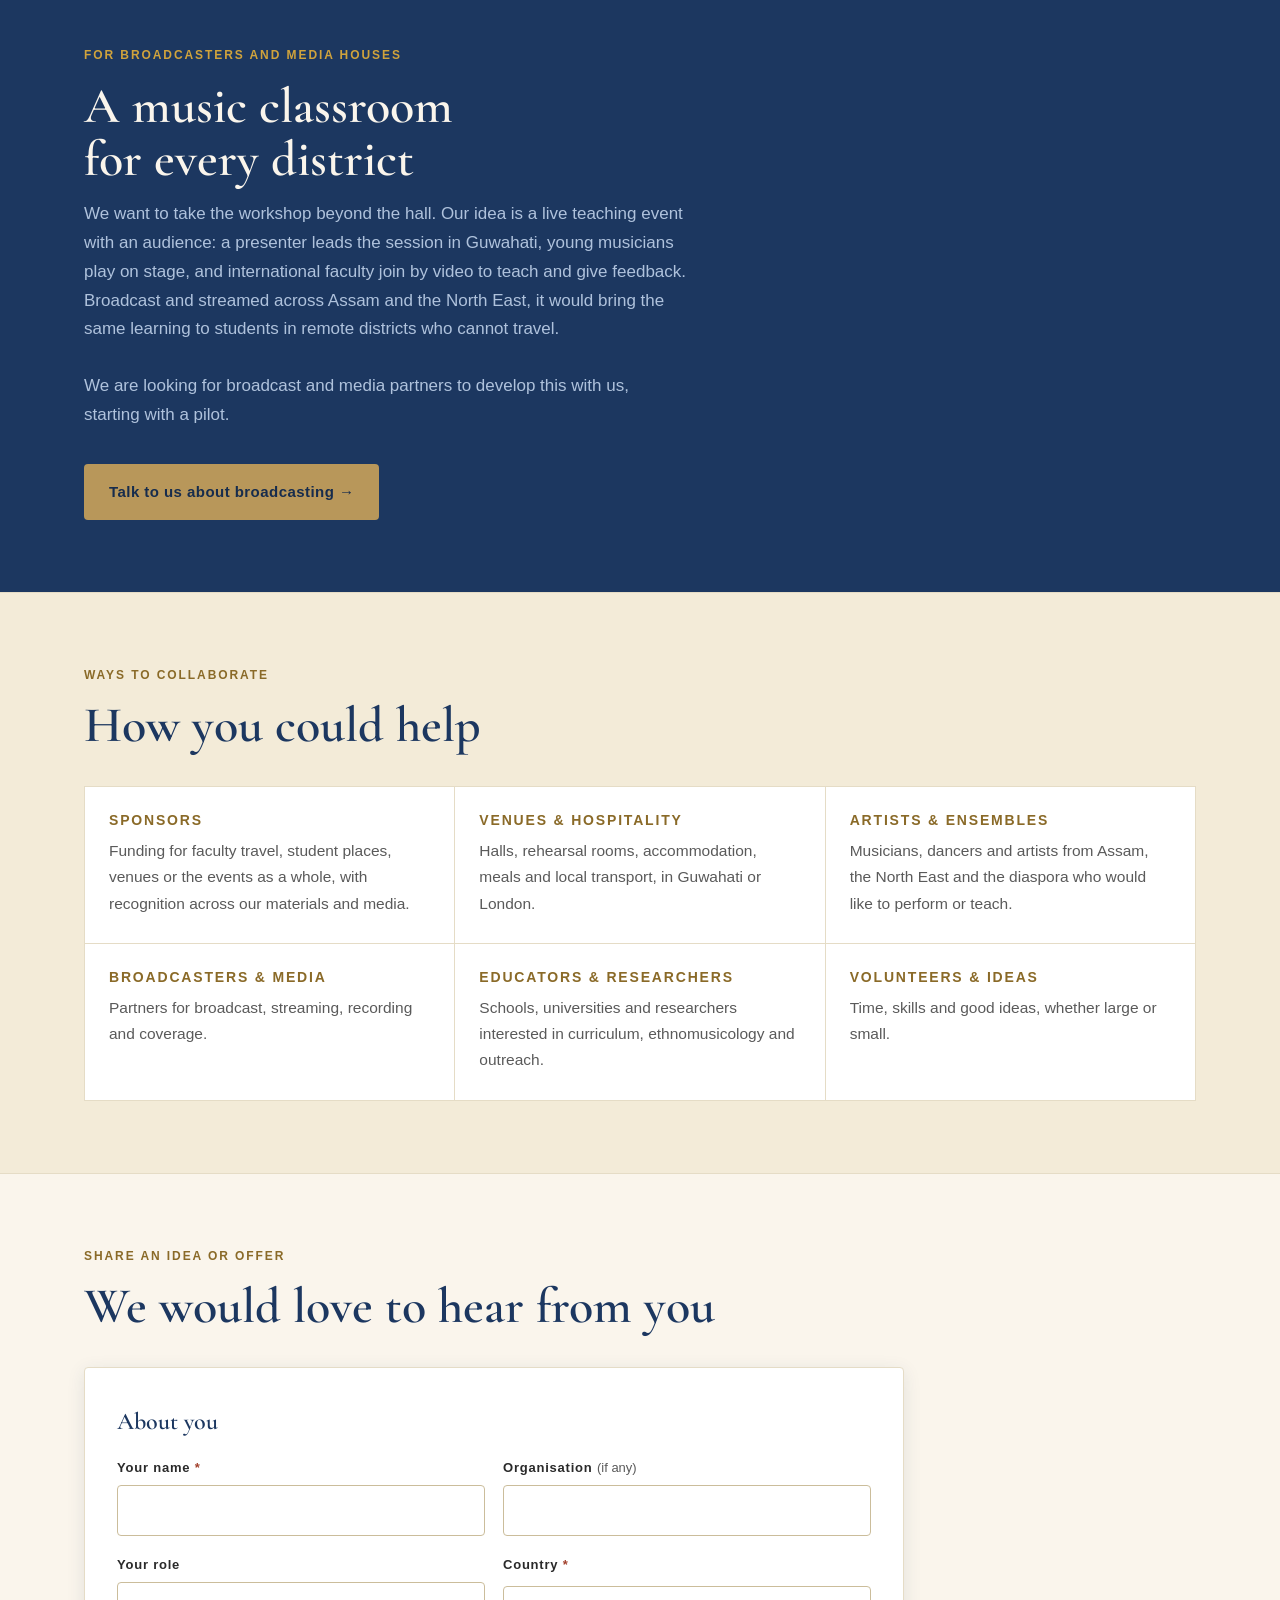
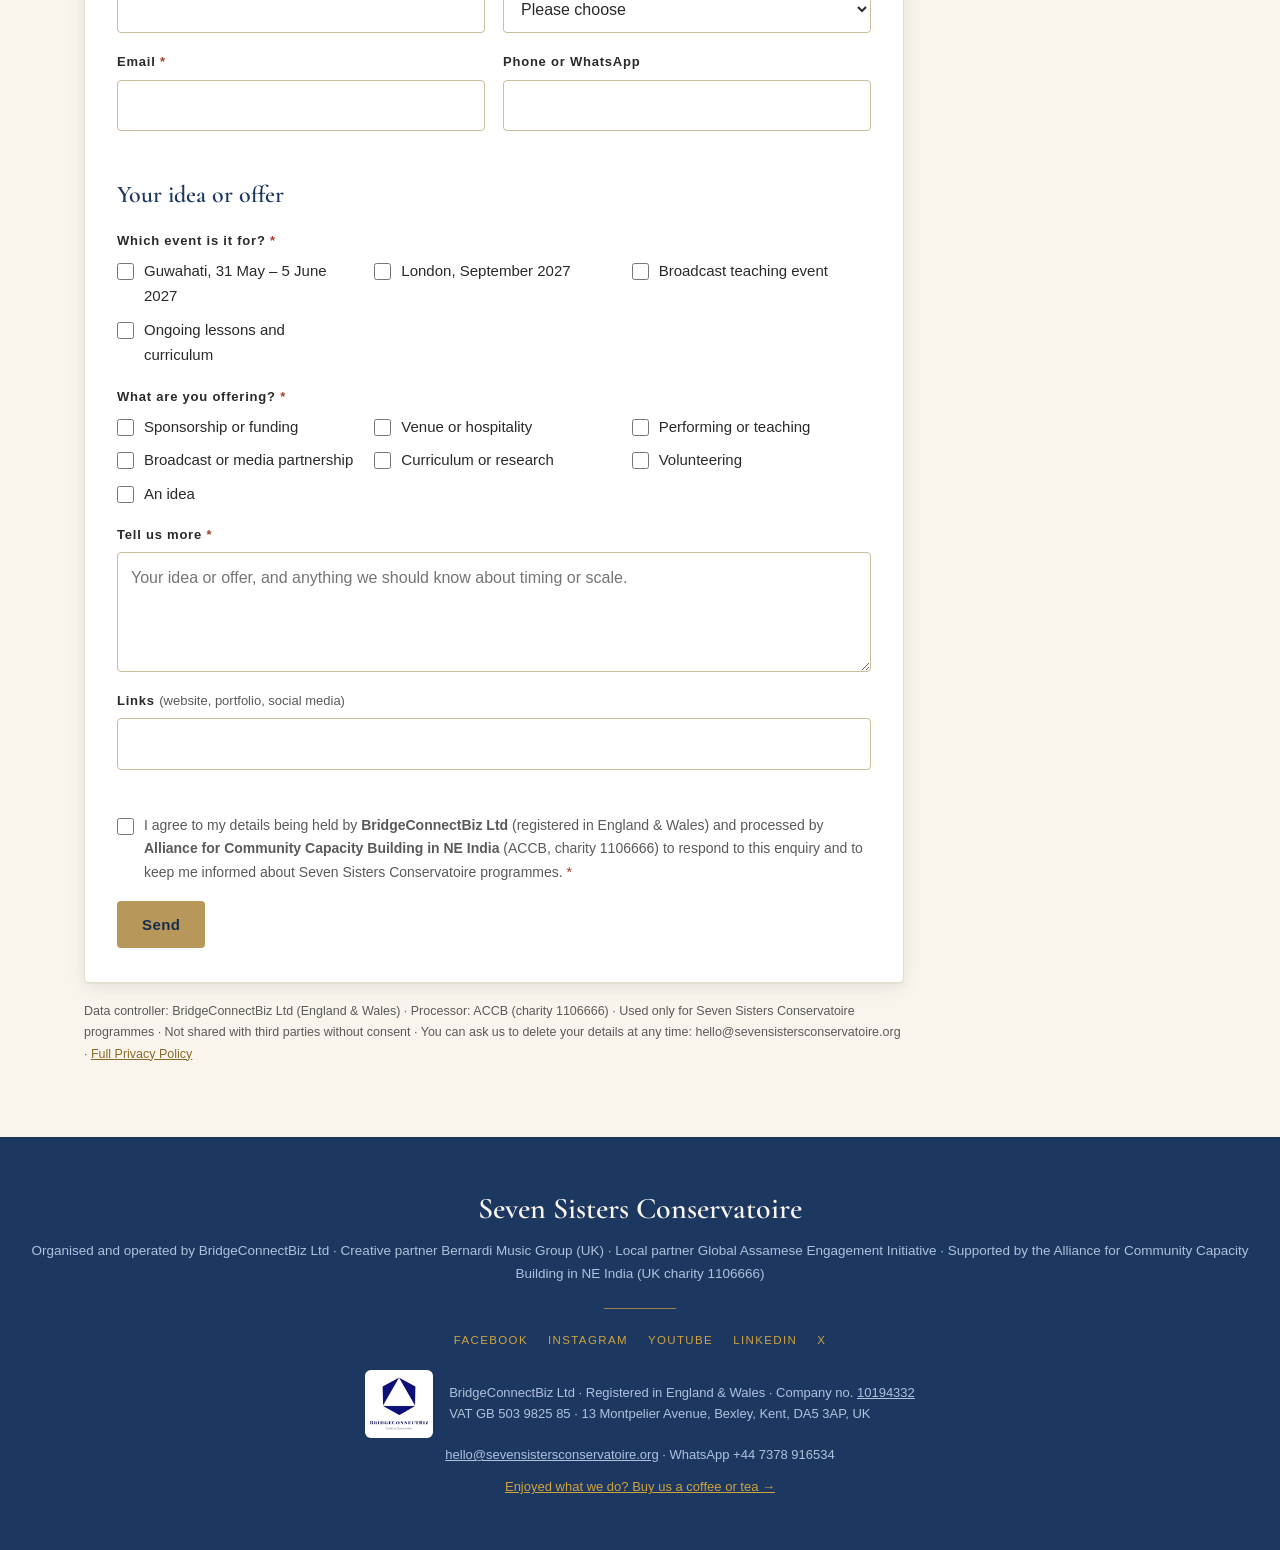
==== commit 241ba88c: "Site-wide "Buy us a coffee or tea" prompts - Floating, dismissible pill on every page except /pay/ (" ====
--- a/get-involved/index.html
+++ b/get-involved/index.html
@@ -25,6 +25,7 @@
     <a href="/lessons/">Lessons</a>
     <a href="/universities/">Universities</a>
     <a href="/get-involved/" aria-current="page">2027 Events</a>
+    <a href="/pay/">&#9749; Coffee or tea?</a>
     <a class="topnav-cta" href="#form">Register Interest</a>
   </div>
 </nav>
@@ -166,5 +167,6 @@
   <p class="small" style="margin-top:10px;"><a href="/pay/" style="color:var(--gold-on-deep);">Enjoyed what we do? Buy us a coffee or tea &rarr;</a></p>
 </footer>
 <script src="/assets/ssc-forms.js" defer></script>
+<script src="/assets/ssc-coffee.js" defer></script>
 </body>
 </html>
